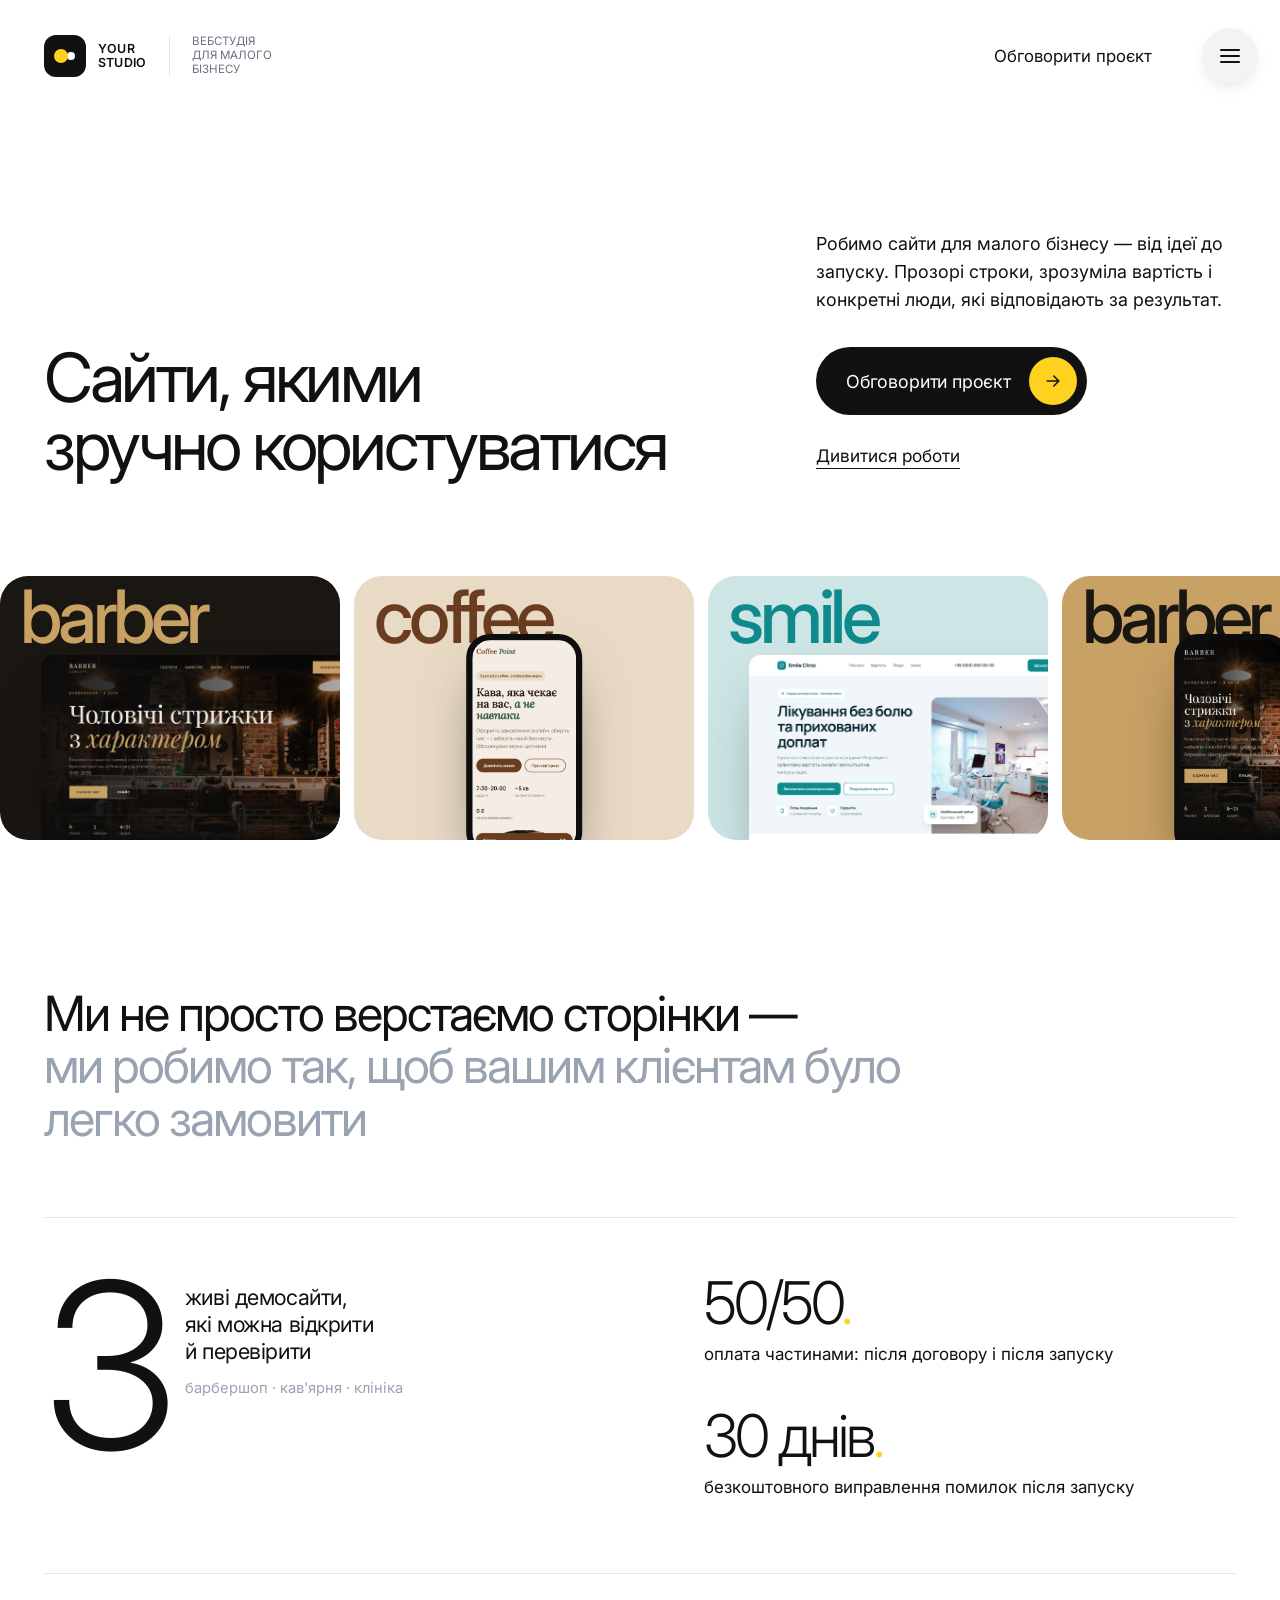
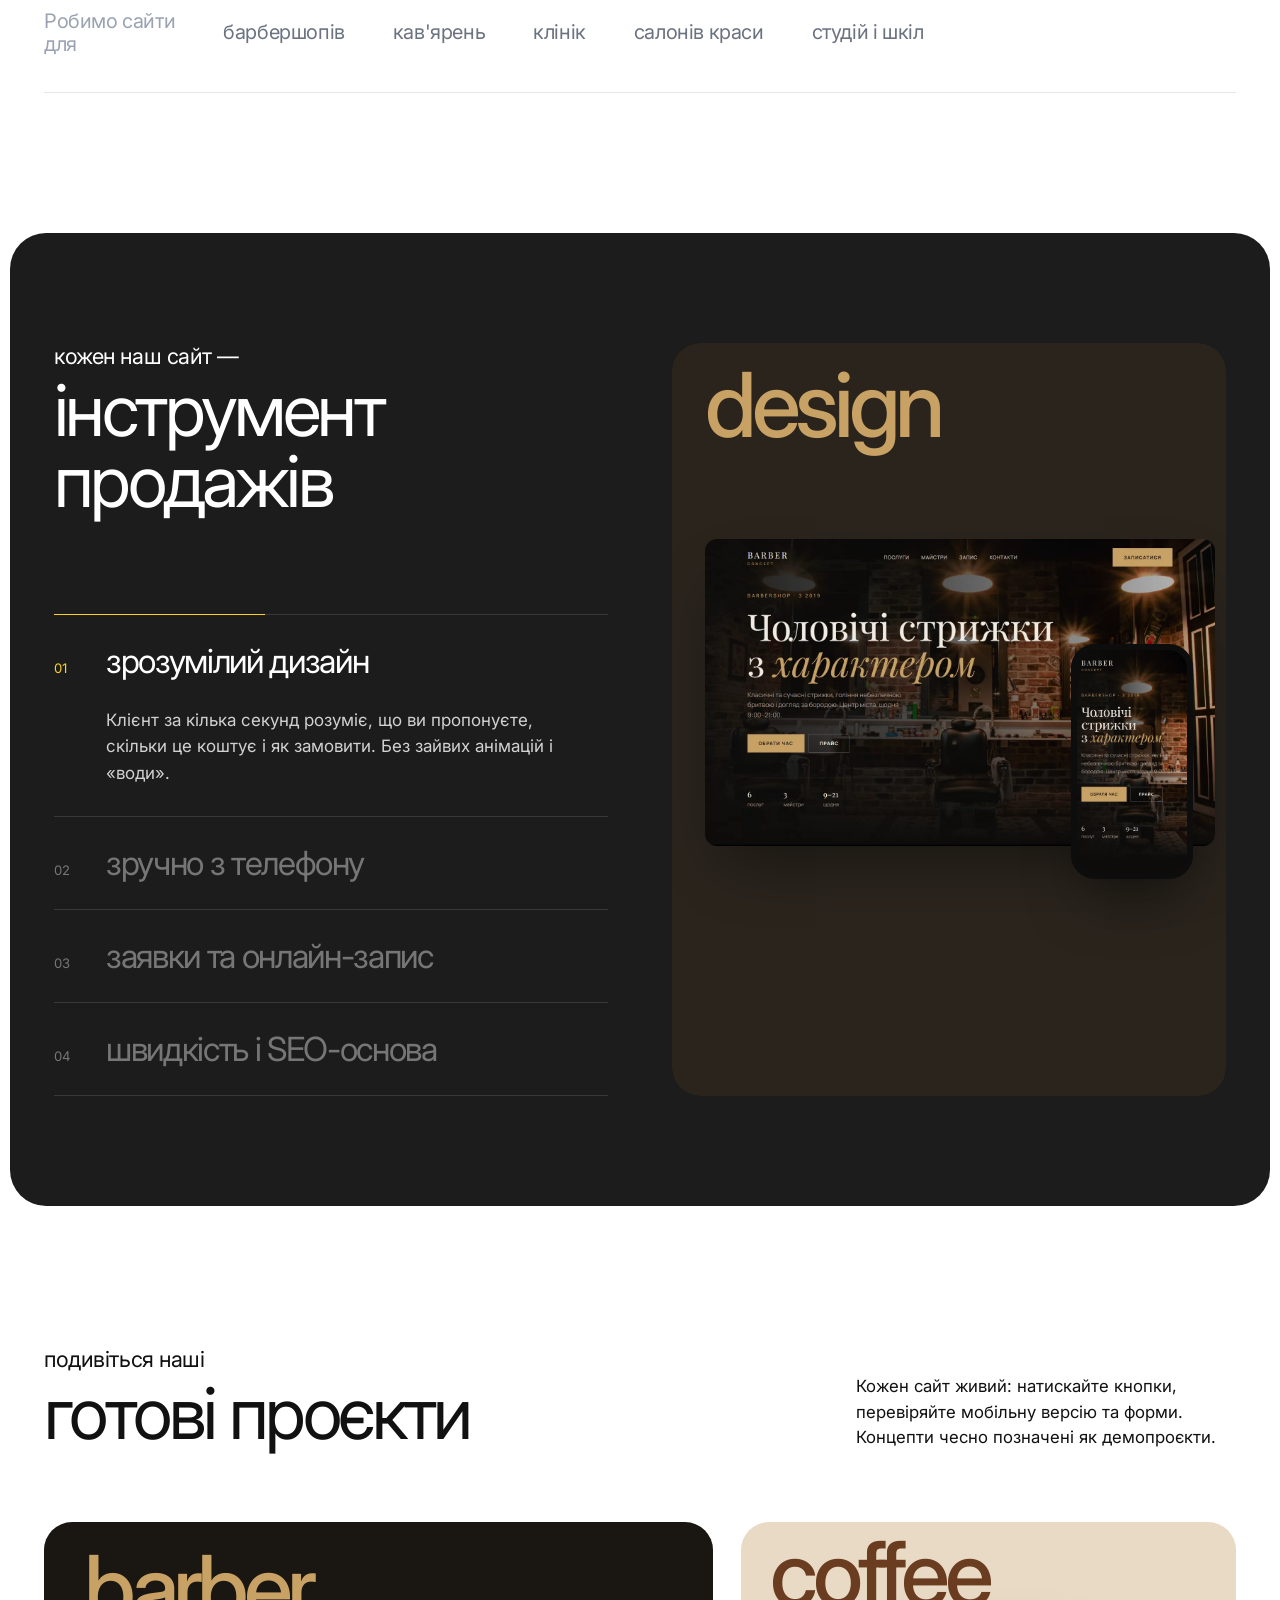
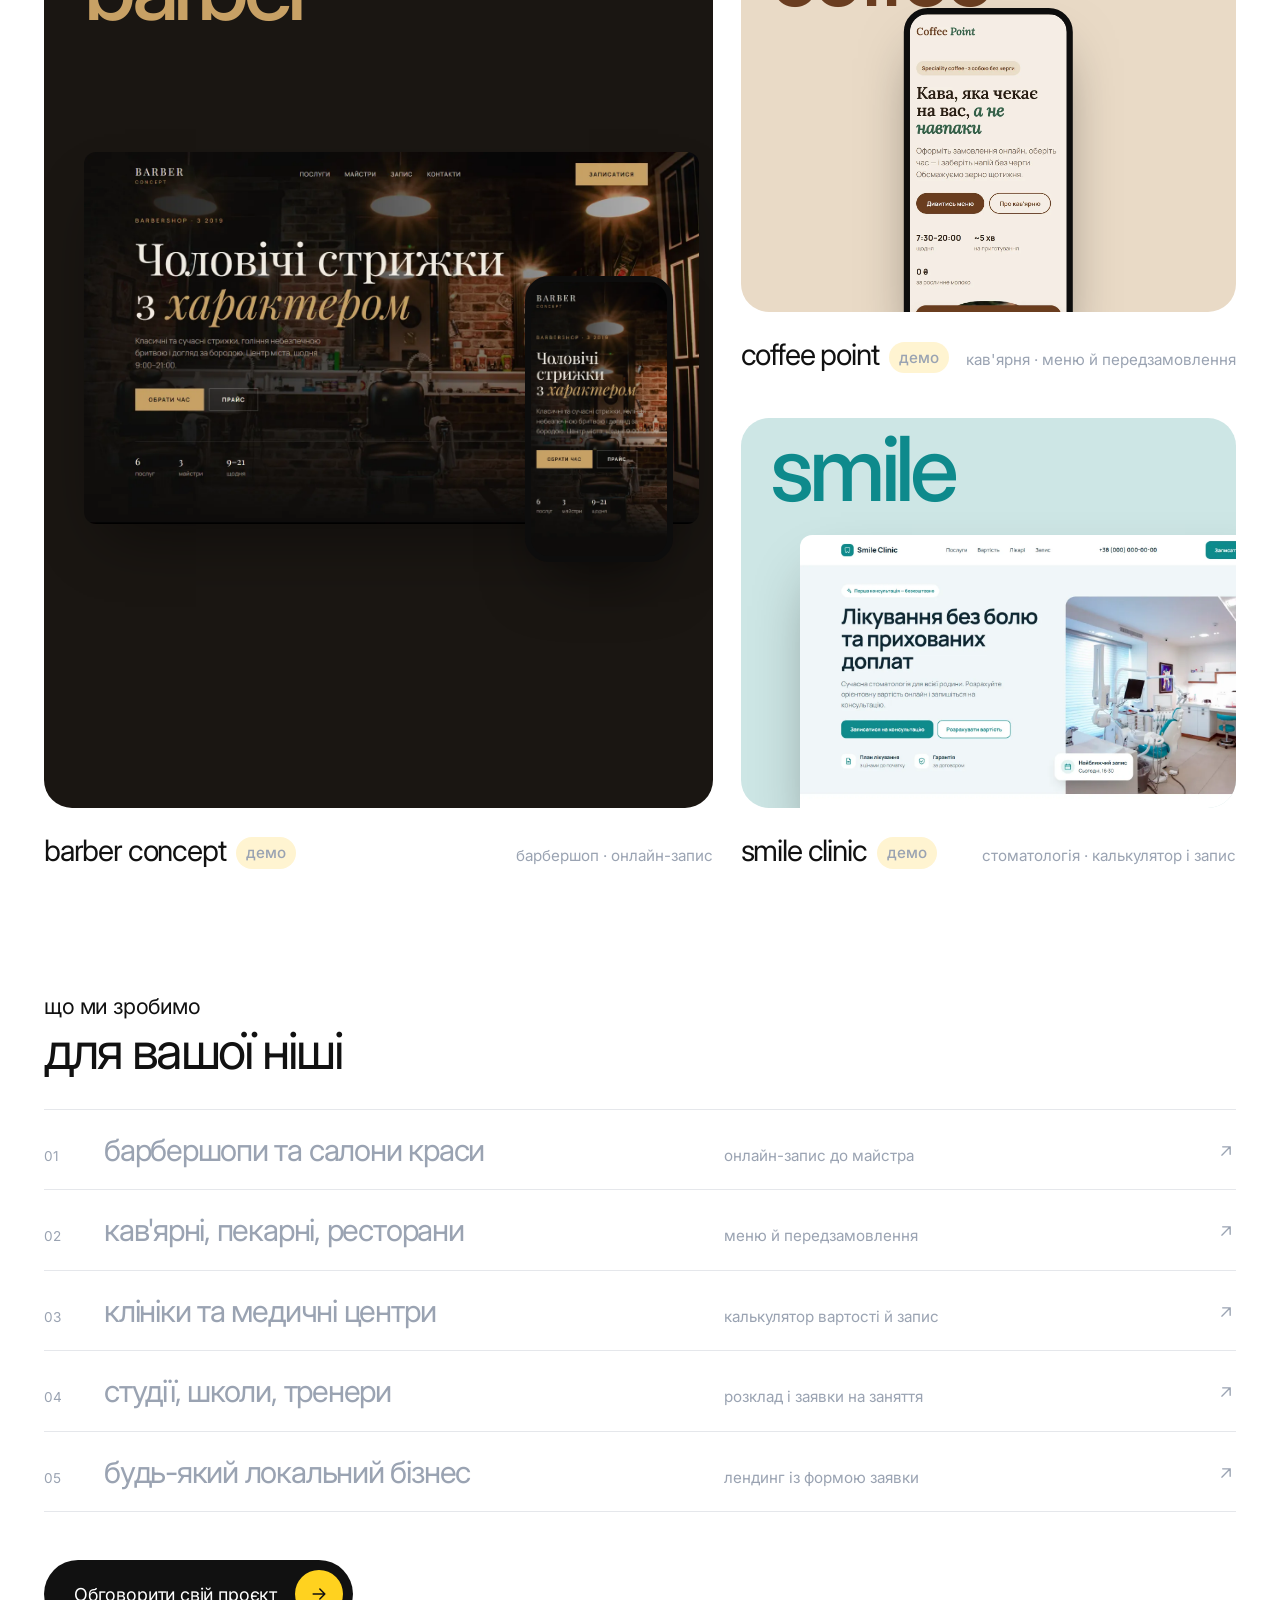
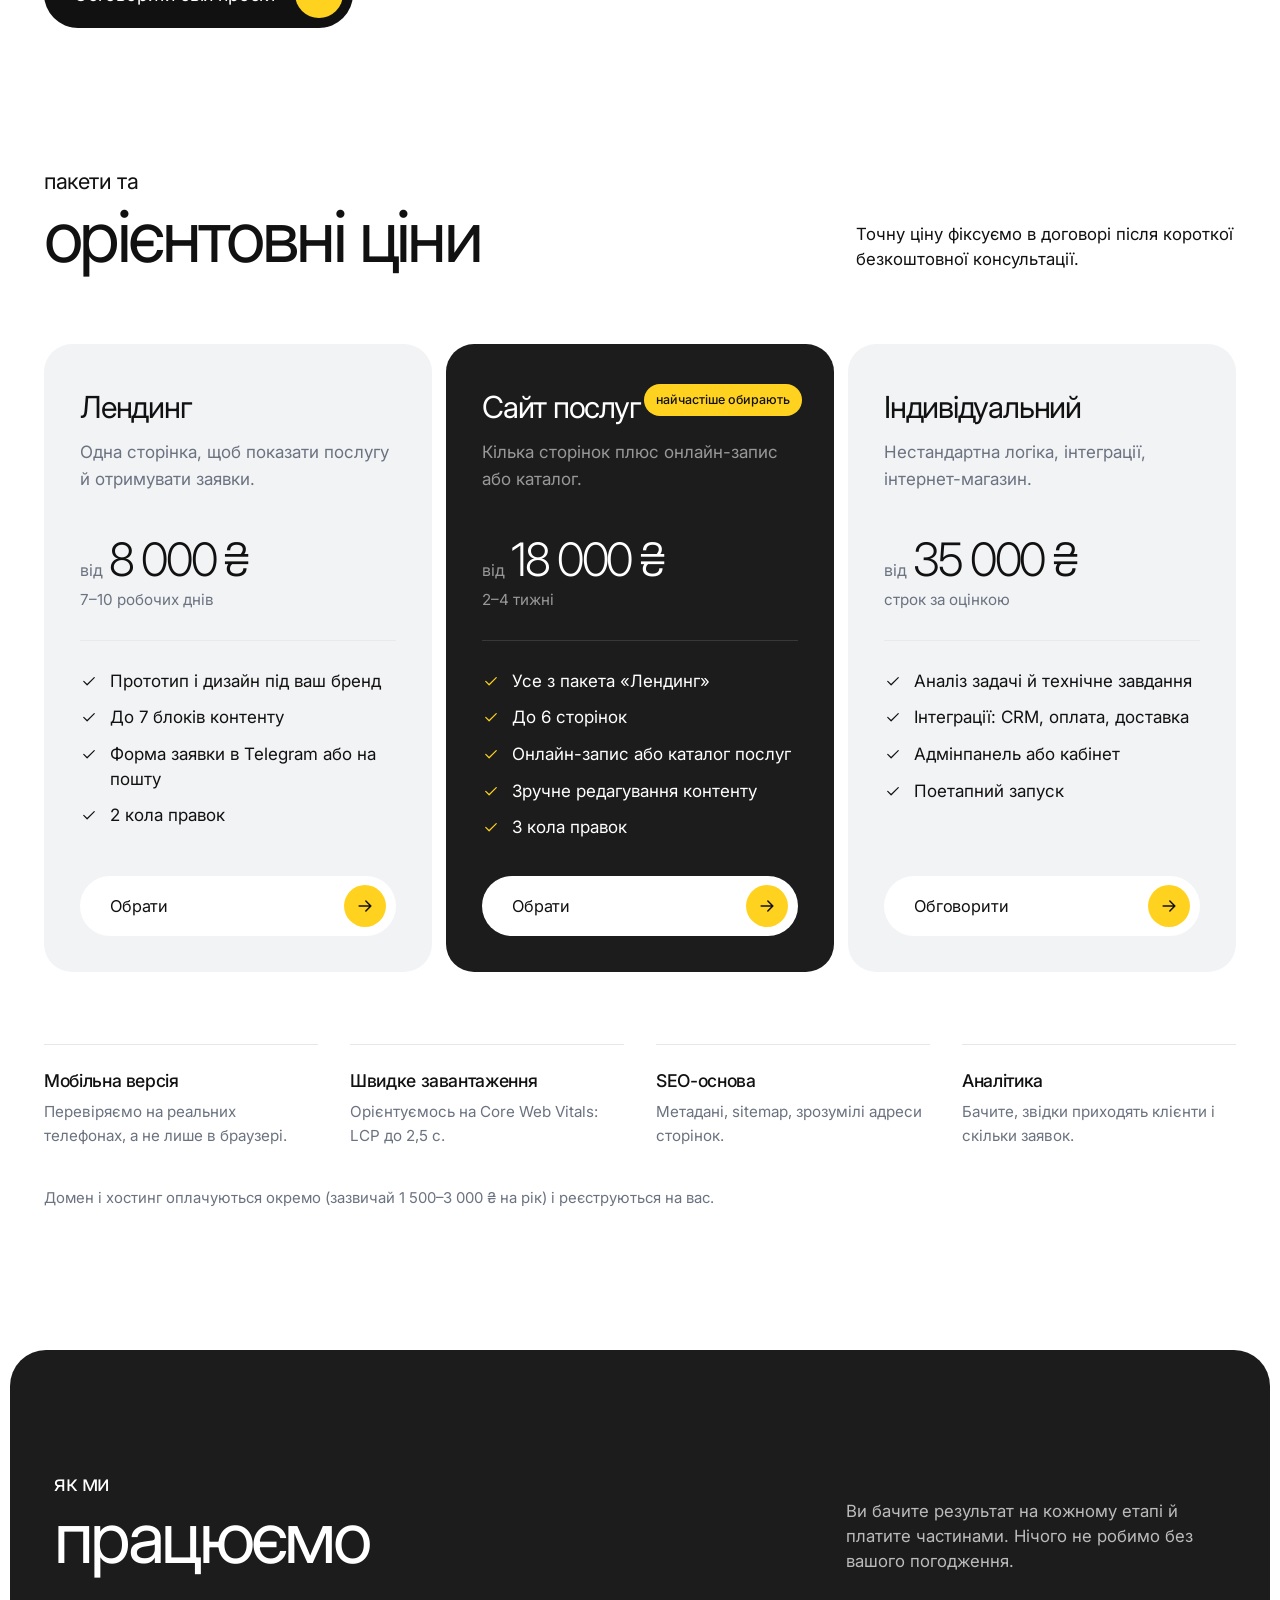
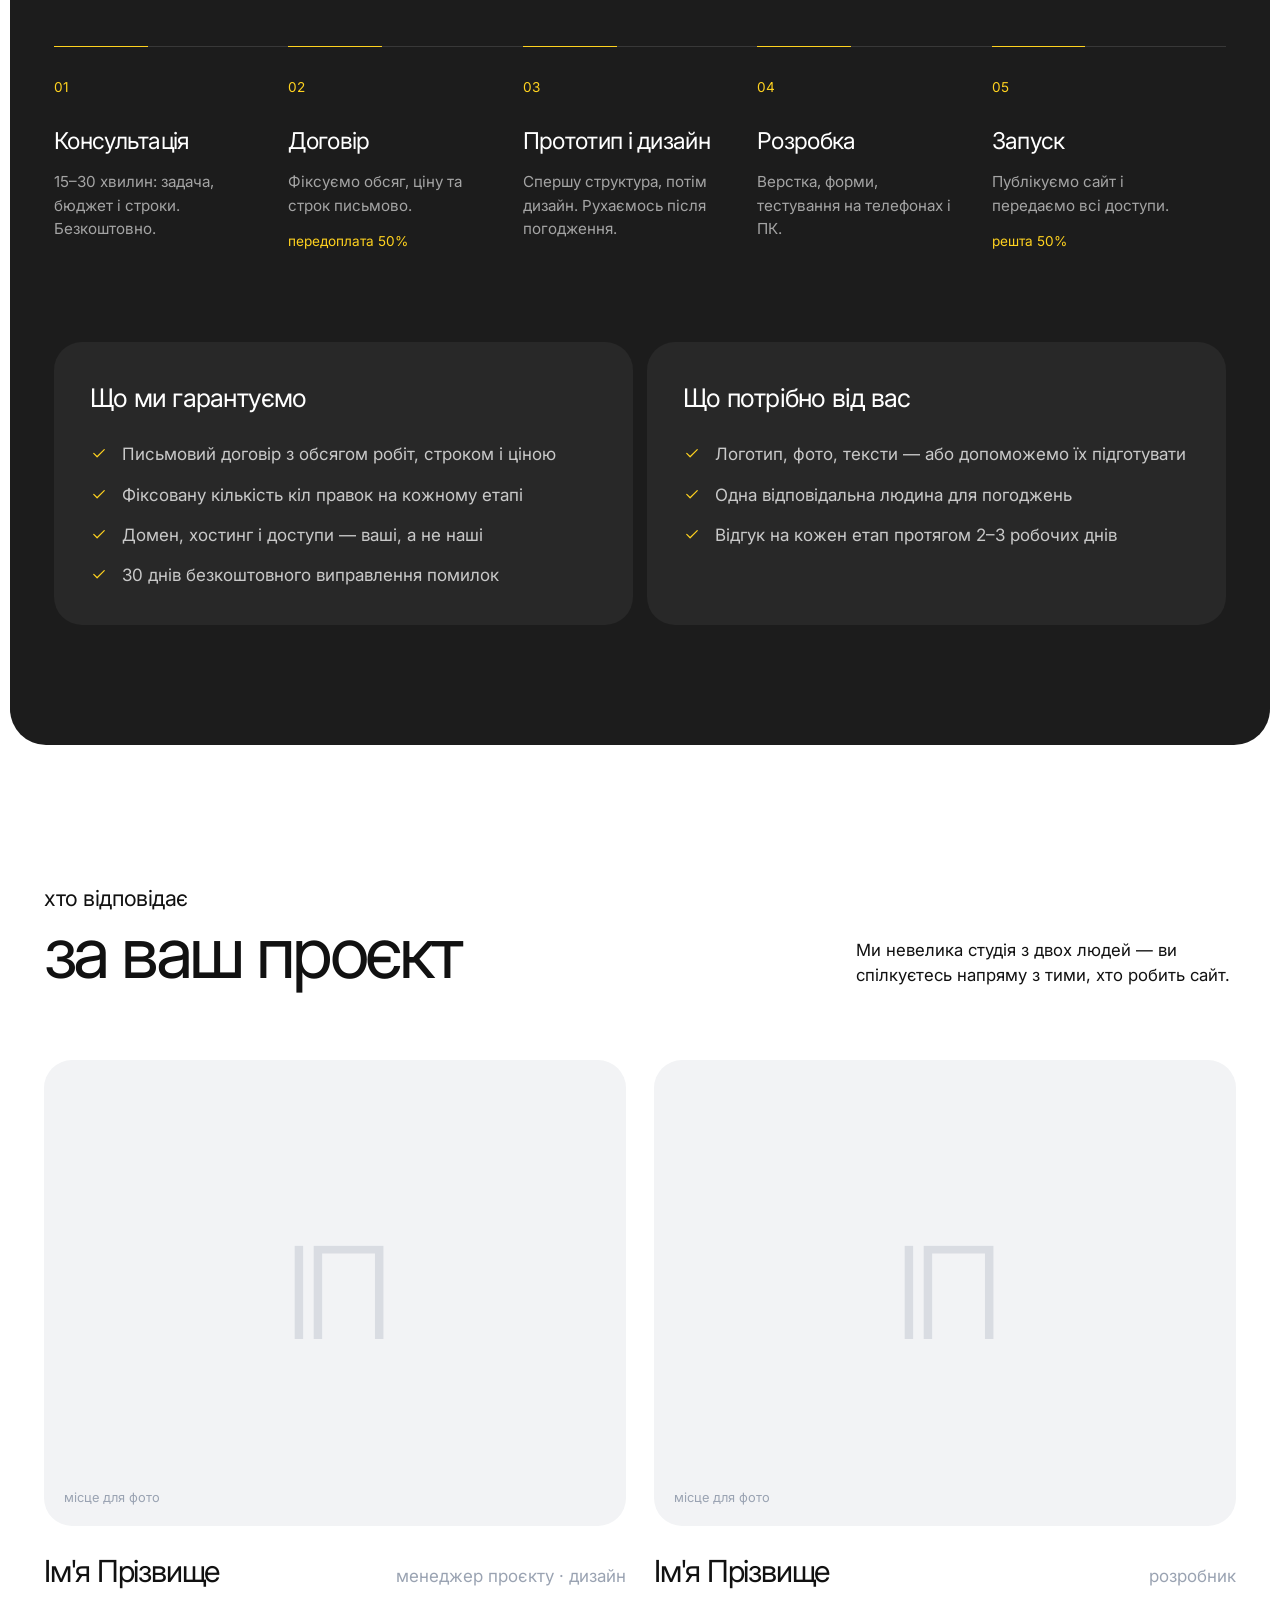
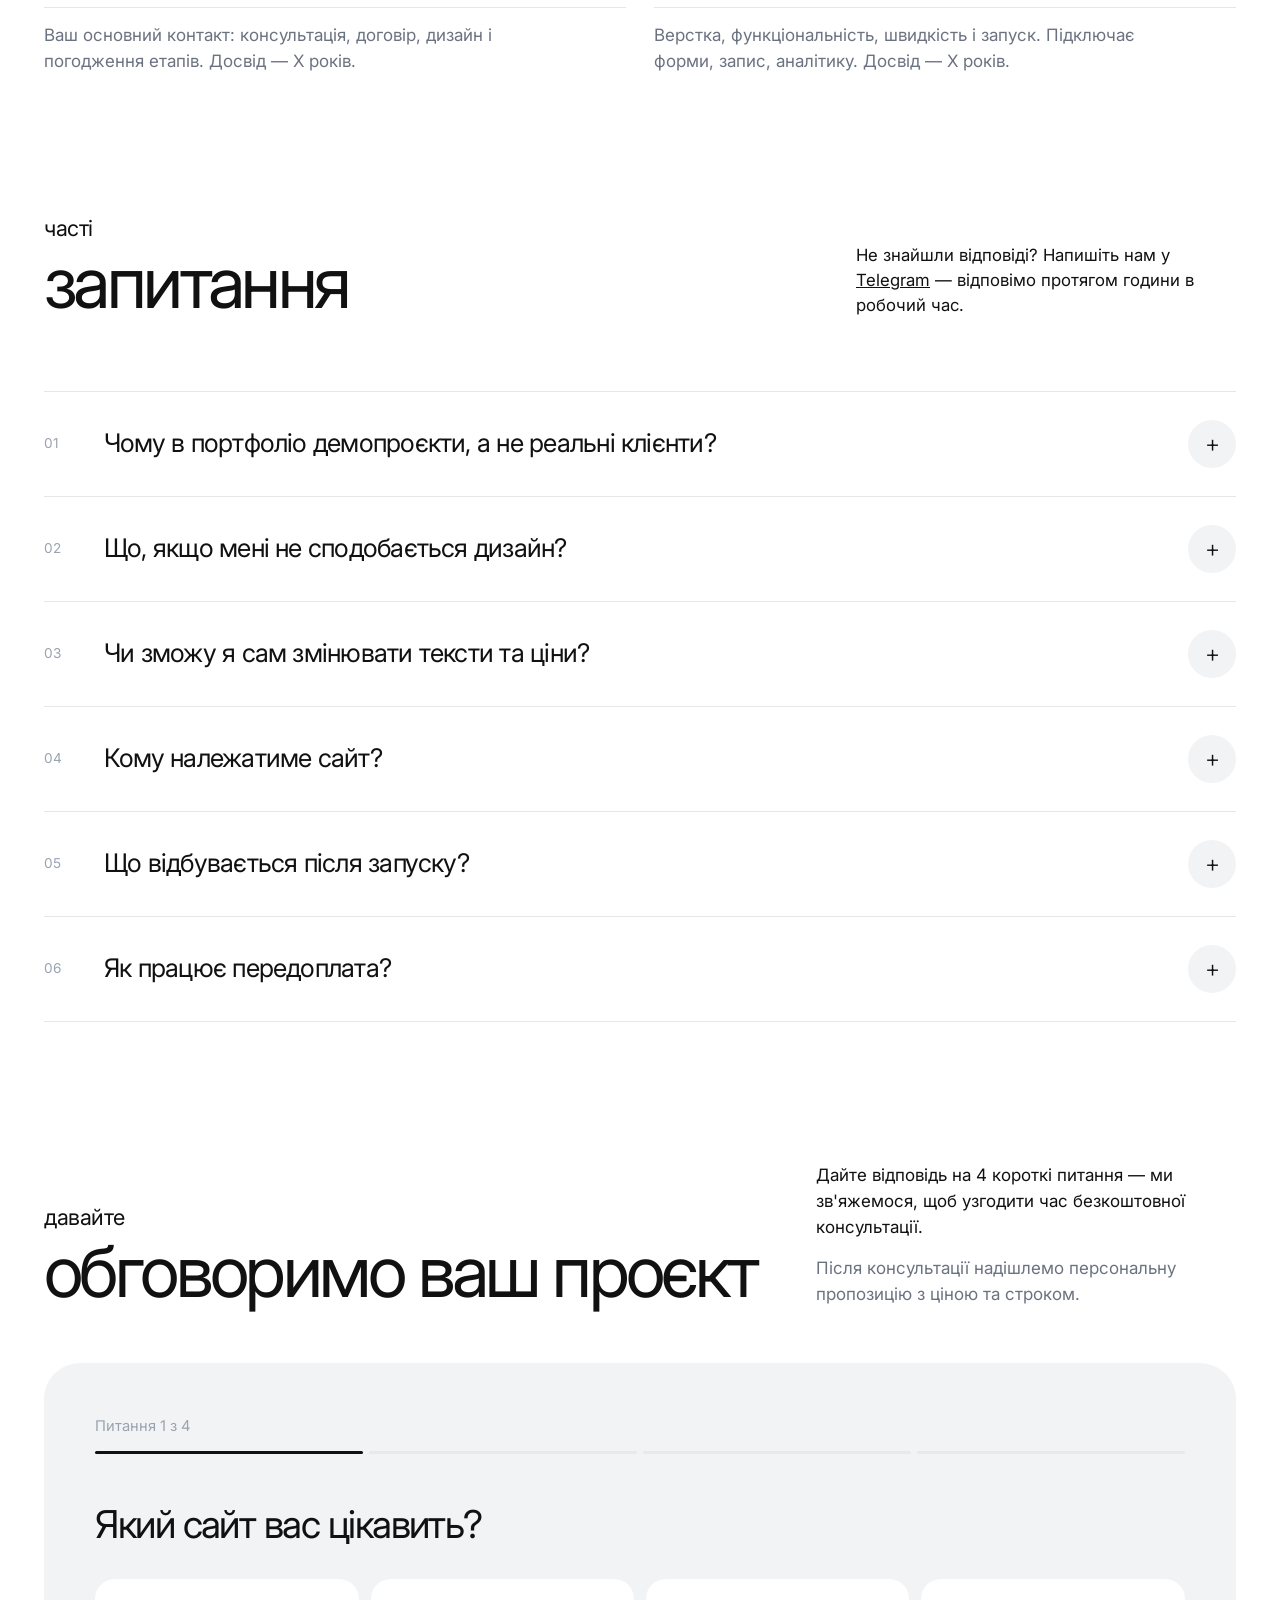
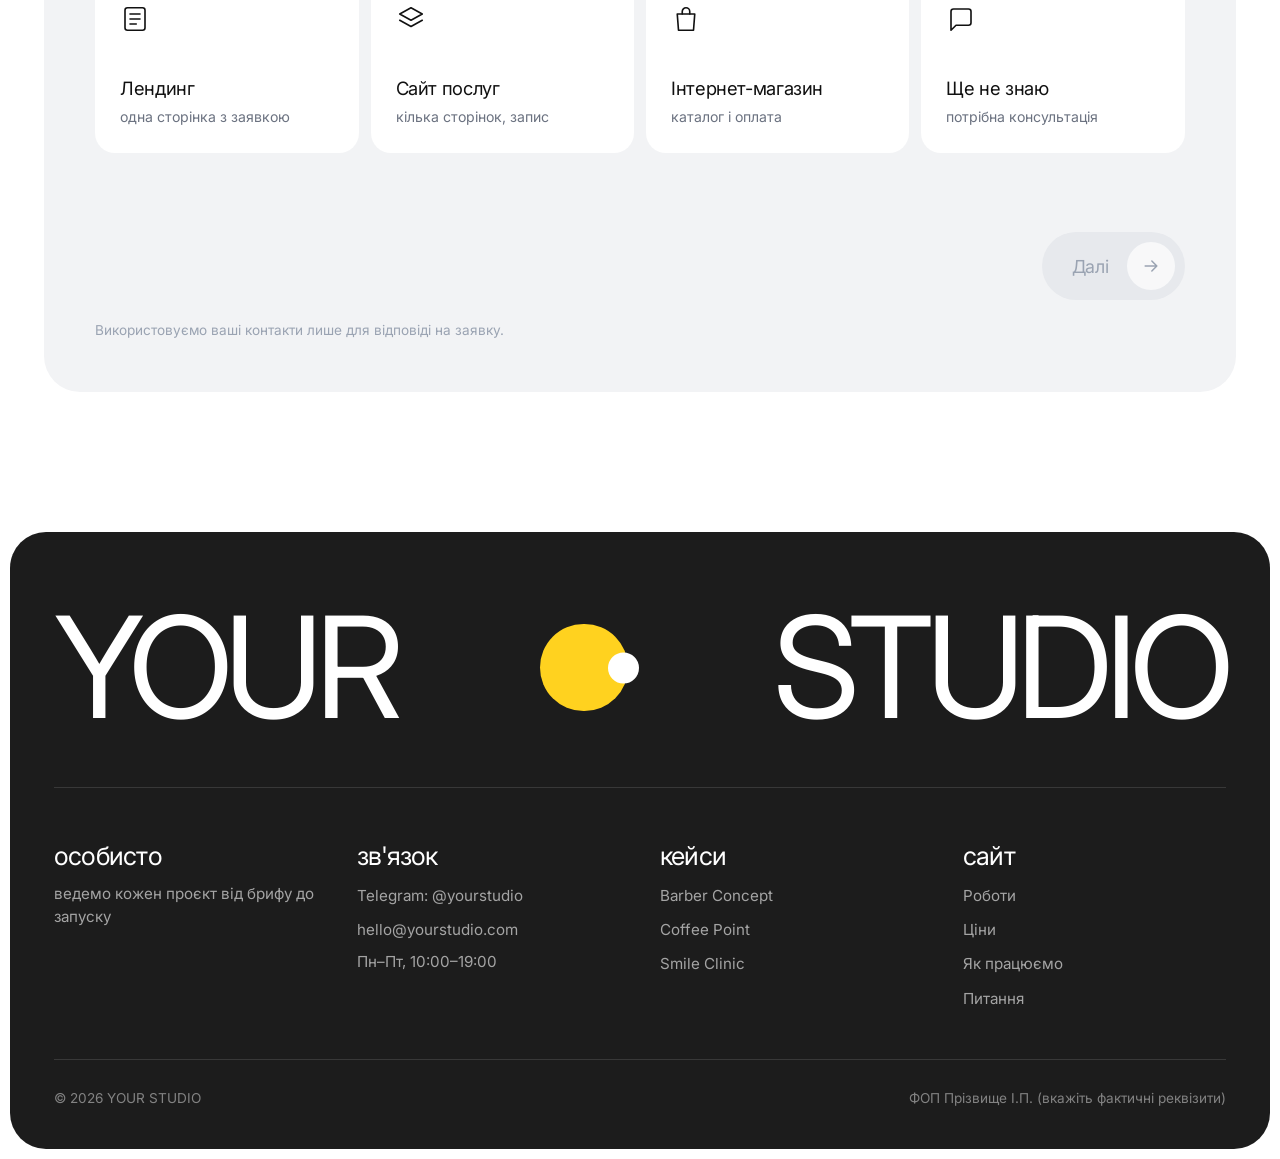
==== index.html @ ab005775 "Initial commit: web studio portfolio site Static portfolio site with main page, three case-study pag" ====
<!doctype html>
<html lang="uk">
<head>
  <meta charset="utf-8">
  <meta name="viewport" content="width=device-width, initial-scale=1">
  <title>YOUR STUDIO — сайти для малого бізнесу</title>
  <meta name="description" content="Створюємо сайти для малого бізнесу: лендинги, сайти послуг, онлайн-запис. Прозорі строки, зрозуміла вартість, договір і гарантія.">
  <link rel="canonical" href="https://yourstudio.com/">
  <meta property="og:title" content="YOUR STUDIO — сайти для малого бізнесу">
  <meta property="og:description" content="Сайти, якими зручно користуватися. Подивіться наші роботи та умови.">
  <meta property="og:type" content="website">
  <meta property="og:image" content="https://yourstudio.com/assets/shots/barber-desktop.webp">
  <meta name="theme-color" content="#ffffff">
  <link rel="icon" href="data:image/svg+xml,<svg xmlns='http://www.w3.org/2000/svg' viewBox='0 0 32 32'><rect width='32' height='32' rx='9' fill='%23111'/><circle cx='14' cy='16' r='6' fill='%23ffd21f'/><circle cx='21' cy='16' r='2.5' fill='white'/></svg>">
  <link rel="preconnect" href="https://fonts.googleapis.com">
  <link rel="preconnect" href="https://fonts.gstatic.com" crossorigin>
  <link rel="stylesheet" href="https://fonts.googleapis.com/css2?family=Inter:wght@300;400;500;600&display=swap">
  <link rel="stylesheet" href="assets/styles.css?v=9">
</head>
<body>
<svg width="0" height="0" style="position:absolute" aria-hidden="true">
  <symbol id="i-arrow" viewBox="0 0 24 24"><path d="M5 12h14M13 6l6 6-6 6"/></symbol>
  <symbol id="i-out" viewBox="0 0 24 24"><path d="M7 17L17 7M8 7h9v9"/></symbol>
  <symbol id="i-check" viewBox="0 0 24 24"><path d="M5 12.5l4.5 4.5L19 7.5"/></symbol>
  <symbol id="i-page" viewBox="0 0 24 24"><rect x="4" y="3" width="16" height="18" rx="2"/><path d="M8 8h8M8 12h8M8 16h5"/></symbol>
  <symbol id="i-layers" viewBox="0 0 24 24"><path d="M12 3l9 5-9 5-9-5z"/><path d="M3 13l9 5 9-5"/></symbol>
  <symbol id="i-bag" viewBox="0 0 24 24"><path d="M5 8h14l-1 13H6z"/><path d="M9 8V6a3 3 0 016 0v2"/></symbol>
  <symbol id="i-chat" viewBox="0 0 24 24"><path d="M20 15a2 2 0 01-2 2H8l-4 4V6a2 2 0 012-2h12a2 2 0 012 2z"/></symbol>
</svg>

<a class="skip" href="#main">Перейти до змісту</a>

<header class="site-header">
  <div class="container">
    <a href="index.html" class="brand" aria-label="YOUR STUDIO — на головну">
      <span class="brand-logo"><span class="brand-mark" aria-hidden="true"></span><span class="brand-name">Your<br>Studio</span></span>
      <span class="brand-sub">Вебстудія<br>для малого<br>бізнесу</span>
    </a>
    <div class="header-right">
      <a href="#contact" class="header-link" data-track="cta_header">Обговорити проєкт</a>
      <span class="menu-spacer" aria-hidden="true"></span>
    </div>
  </div>
</header>

<button class="menu-btn" aria-expanded="false" aria-controls="menu-panel" aria-label="Відкрити меню"><span></span></button>
<div class="menu-panel" id="menu-panel" aria-hidden="true">
  <nav aria-label="Головне меню">
    <ol>
      <li><a href="#works">Роботи</a></li>
      <li><a href="#services">Послуги та ціни</a></li>
      <li><a href="#process">Як ми працюємо</a></li>
      <li><a href="#team">Команда</a></li>
      <li><a href="#faq">Питання</a></li>
      <li><a href="#contact">Контакти</a></li>
    </ol>
  </nav>
  <div class="menu-contacts">
    <div><small>Telegram</small><a href="https://t.me/yourstudio" target="_blank" rel="noopener">@yourstudio</a></div>
    <div><small>Email</small><a href="mailto:hello@yourstudio.com">hello@yourstudio.com</a></div>
    <div><small>Графік</small>Пн–Пт, 10:00–19:00</div>
  </div>
</div>

<main id="main">

  <!-- HERO -->
  <section class="hero" style="padding-bottom:0">
    <div class="container hero-grid">
      <h1 class="display">Сайти, якими<br>зручно користуватися</h1>
      <div class="hero-side">
        <p class="lead">Робимо сайти для малого бізнесу — від ідеї до запуску. Прозорі строки, зрозуміла вартість і конкретні люди, які відповідають за результат.</p>
        <div class="hero-actions">
          <a href="#contact" class="btn" data-track="cta_hero_contact">Обговорити проєкт <span class="dot"><svg class="i"><use href="#i-arrow"/></svg></span></a>
          <a href="#works" class="link-u" data-track="cta_hero_works">Дивитися роботи</a>
        </div>
      </div>
    </div>

    <div class="strip" aria-label="Наші проєкти">
      <div class="strip-track">
        <a href="cases/barber.html" class="shot" style="--tint:#1a1612;--word:#c8a165"><span class="word">barber</span><span class="screen"><img src="assets/shots/barber-desktop.webp" alt="Barber Concept — версія для комп'ютера" width="1440" height="870"></span></a>
        <a href="cases/coffee.html" class="shot" style="--tint:#e9dac6;--word:#6a3d20"><span class="word">coffee</span><span class="phone-s"><img src="assets/shots/coffee-mobile.webp" alt="Coffee Point — мобільна версія" width="585" height="1185"></span></a>
        <a href="cases/dental.html" class="shot" style="--tint:#cde6e5;--word:#0e8a8c"><span class="word">smile</span><span class="screen"><img src="assets/shots/dental-desktop.webp" alt="Smile Clinic — версія для комп'ютера" width="1440" height="870"></span></a>
        <a href="cases/barber.html" class="shot" style="--tint:#c8a165;--word:#1a1612"><span class="word">barber</span><span class="phone-s"><img src="assets/shots/barber-mobile.webp" alt="Barber Concept — мобільна версія" width="585" height="1185"></span></a>
        <a href="cases/coffee.html" class="shot" style="--tint:#35604a;--word:#f5eee4"><span class="word">coffee</span><span class="screen"><img src="assets/shots/coffee-desktop.webp" alt="Coffee Point — версія для комп'ютера" width="1440" height="870"></span></a>
        <a href="cases/dental.html" class="shot" style="--tint:#0e8a8c;--word:#e4f5f2"><span class="word">smile</span><span class="phone-s"><img src="assets/shots/dental-mobile.webp" alt="Smile Clinic — мобільна версія" width="585" height="1185"></span></a>
        <!-- дубль для безшовної прокрутки -->
        <a href="cases/barber.html" class="shot" style="--tint:#1a1612;--word:#c8a165" aria-hidden="true" tabindex="-1"><span class="word">barber</span><span class="screen"><img src="assets/shots/barber-desktop.webp" alt="" width="1440" height="870" loading="lazy"></span></a>
        <a href="cases/coffee.html" class="shot" style="--tint:#e9dac6;--word:#6a3d20" aria-hidden="true" tabindex="-1"><span class="word">coffee</span><span class="phone-s"><img src="assets/shots/coffee-mobile.webp" alt="" width="585" height="1185" loading="lazy"></span></a>
        <a href="cases/dental.html" class="shot" style="--tint:#cde6e5;--word:#0e8a8c" aria-hidden="true" tabindex="-1"><span class="word">smile</span><span class="screen"><img src="assets/shots/dental-desktop.webp" alt="" width="1440" height="870" loading="lazy"></span></a>
        <a href="cases/barber.html" class="shot" style="--tint:#c8a165;--word:#1a1612" aria-hidden="true" tabindex="-1"><span class="word">barber</span><span class="phone-s"><img src="assets/shots/barber-mobile.webp" alt="" width="585" height="1185" loading="lazy"></span></a>
        <a href="cases/coffee.html" class="shot" style="--tint:#35604a;--word:#f5eee4" aria-hidden="true" tabindex="-1"><span class="word">coffee</span><span class="screen"><img src="assets/shots/coffee-desktop.webp" alt="" width="1440" height="870" loading="lazy"></span></a>
        <a href="cases/dental.html" class="shot" style="--tint:#0e8a8c;--word:#e4f5f2" aria-hidden="true" tabindex="-1"><span class="word">smile</span><span class="phone-s"><img src="assets/shots/dental-mobile.webp" alt="" width="585" height="1185" loading="lazy"></span></a>
      </div>
    </div>
  </section>

  <!-- STATEMENT + NUMBERS -->
  <section class="statement">
    <div class="container">
      <h2 class="h-statement">Ми не просто верстаємо сторінки —<br><span class="grey">ми робимо так, щоб вашим клієнтам було легко замовити</span></h2>

      <div class="numbers">
        <div class="num-big">
          <b>3</b>
          <span>живі демосайти,<br>які можна відкрити<br>й перевірити<small>барбершоп · кав'ярня · клініка</small></span>
        </div>
        <div class="num-list">
          <div class="num-item"><b>50/50<em>.</em></b><span>оплата частинами: після договору і після запуску</span></div>
          <div class="num-item"><b>30 днів<em>.</em></b><span>безкоштовного виправлення помилок після запуску</span></div>
        </div>
      </div>

      <div class="niches-row">
        <span class="lbl">Робимо сайти<br>для</span>
        <span>барбершопів</span><span>кав'ярень</span><span>клінік</span><span>салонів краси</span><span>студій і шкіл</span>
      </div>
    </div>
  </section>

  <!-- FEATURES (dark) -->
  <section class="dark-block features" aria-labelledby="feat-title">
    <div class="container features-grid">
      <div>
        <h2 id="feat-title"><span class="h-pre">кожен наш сайт —</span><span class="h-main">інструмент продажів</span></h2>
        <div class="acc" data-acc>
          <div class="acc-item on">
            <button class="acc-btn" aria-expanded="true"><small>01</small>зрозумілий дизайн</button>
            <div class="acc-body"><div><p>Клієнт за кілька секунд розуміє, що ви пропонуєте, скільки це коштує і як замовити. Без зайвих анімацій і «води».</p></div></div>
          </div>
          <div class="acc-item">
            <button class="acc-btn" aria-expanded="false"><small>02</small>зручно з телефону</button>
            <div class="acc-body"><div><p>Більшість ваших клієнтів приходить зі смартфона. Тому мобільну версію ми проєктуємо першою і перевіряємо на реальних пристроях.</p></div></div>
          </div>
          <div class="acc-item">
            <button class="acc-btn" aria-expanded="false"><small>03</small>заявки та онлайн-запис</button>
            <div class="acc-body"><div><p>Форми, запис до майстра, передзамовлення — заявки надходять у Telegram або на пошту, і ви бачите їх одразу.</p></div></div>
          </div>
          <div class="acc-item">
            <button class="acc-btn" aria-expanded="false"><small>04</small>швидкість і SEO-основа</button>
            <div class="acc-body"><div><p>Орієнтуємось на Core Web Vitals (LCP до 2,5 с), налаштовуємо метадані, sitemap і аналітику, щоб ви бачили, звідки приходять клієнти.</p></div></div>
          </div>
        </div>
      </div>
      <div class="features-media" aria-hidden="true">
        <div class="shot combo on" style="--tint:#2a241d;--word:#c8a165"><span class="word">design</span><span class="screen"><img src="assets/shots/barber-desktop.webp" alt="" loading="lazy"></span><span class="phone-s"><img src="assets/shots/barber-mobile.webp" alt="" loading="lazy"></span></div>
        <div class="shot" style="--tint:#e9dac6;--word:#6a3d20"><span class="word">mobile</span><span class="phone-s" style="width:46%;top:16%"><img src="assets/shots/coffee-mobile.webp" alt="" loading="lazy"></span></div>
        <div class="shot" style="--tint:#cde6e5;--word:#0e8a8c"><span class="word">booking</span><span class="screen" style="top:24%;left:8%"><img src="assets/shots/dental-desktop.webp" alt="" loading="lazy"></span></div>
        <div class="shot" style="--tint:#35604a;--word:#f5eee4"><span class="word">speed</span><span class="screen" style="top:24%;left:8%"><img src="assets/shots/coffee-desktop.webp" alt="" loading="lazy"></span></div>
      </div>
    </div>
  </section>

  <!-- WORKS -->
  <section id="works">
    <div class="container">
      <div class="sec-head">
        <h2><span class="h-pre">подивіться наші</span><span class="h-main">готові проєкти</span></h2>
        <p>Кожен сайт живий: натискайте кнопки, перевіряйте мобільну версію та форми. Концепти чесно позначені як демопроєкти.</p>
      </div>

      <div class="works-grid">
        <article class="work big">
          <a href="cases/barber.html" class="shot combo" style="--tint:#1a1612;--word:#c8a165" aria-label="Кейс Barber Concept"><span class="word">barber</span><span class="screen"><img src="assets/shots/barber-desktop.webp" alt="" width="1440" height="870" loading="lazy"></span><span class="phone-s"><img src="assets/shots/barber-mobile.webp" alt="" width="585" height="1185" loading="lazy"></span></a>
          <div class="work-meta"><h3><a href="cases/barber.html">barber concept</a><span class="tag-demo">демо</span></h3><span>барбершоп · онлайн-запис</span></div>
        </article>
        <div class="works-col">
          <article class="work">
            <a href="cases/coffee.html" class="shot" style="--tint:#e9dac6;--word:#6a3d20" aria-label="Кейс Coffee Point"><span class="word">coffee</span><span class="phone-s"><img src="assets/shots/coffee-mobile.webp" alt="" width="585" height="1185" loading="lazy"></span></a>
            <div class="work-meta"><h3><a href="cases/coffee.html">coffee point</a><span class="tag-demo">демо</span></h3><span>кав'ярня · меню й передзамовлення</span></div>
          </article>
          <article class="work">
            <a href="cases/dental.html" class="shot" style="--tint:#cde6e5;--word:#0e8a8c" aria-label="Кейс Smile Clinic"><span class="word">smile</span><span class="screen"><img src="assets/shots/dental-desktop.webp" alt="" width="1440" height="870" loading="lazy"></span></a>
            <div class="work-meta"><h3><a href="cases/dental.html">smile clinic</a><span class="tag-demo">демо</span></h3><span>стоматологія · калькулятор і запис</span></div>
          </article>
        </div>
      </div>

      <h3 class="rows-title"><span class="h-pre">що ми зробимо</span><span class="h-main" style="font-size:clamp(2.2rem,4vw,3.6rem)">для вашої ніші</span></h3>
      <ol class="rows">
        <li><a href="cases/barber.html"><span class="t">барбершопи та салони краси</span><span class="d">онлайн-запис до майстра</span><svg class="i"><use href="#i-out"/></svg></a></li>
        <li><a href="cases/coffee.html"><span class="t">кав'ярні, пекарні, ресторани</span><span class="d">меню й передзамовлення</span><svg class="i"><use href="#i-out"/></svg></a></li>
        <li><a href="cases/dental.html"><span class="t">клініки та медичні центри</span><span class="d">калькулятор вартості й запис</span><svg class="i"><use href="#i-out"/></svg></a></li>
        <li><a href="#contact"><span class="t">студії, школи, тренери</span><span class="d">розклад і заявки на заняття</span><svg class="i"><use href="#i-out"/></svg></a></li>
        <li><a href="#contact"><span class="t">будь-який локальний бізнес</span><span class="d">лендинг із формою заявки</span><svg class="i"><use href="#i-out"/></svg></a></li>
      </ol>
      <div class="rows-cta"><a href="#contact" class="btn" data-track="cta_works">Обговорити свій проєкт <span class="dot"><svg class="i"><use href="#i-arrow"/></svg></span></a></div>
    </div>
  </section>

  <!-- SERVICES -->
  <section id="services" style="padding-top:0">
    <div class="container">
      <div class="sec-head">
        <h2><span class="h-pre">пакети та</span><span class="h-main">орієнтовні ціни</span></h2>
        <p>Точну ціну фіксуємо в договорі після короткої безкоштовної консультації.</p>
      </div>

      <div class="pricing">
        <div class="price-card">
          <h3>Лендинг</h3>
          <p class="desc">Одна сторінка, щоб показати послугу й отримувати заявки.</p>
          <div class="price"><small>від</small>8 000 ₴</div>
          <span class="term">7–10 робочих днів</span>
          <ul>
            <li><svg class="i"><use href="#i-check"/></svg>Прототип і дизайн під ваш бренд</li>
            <li><svg class="i"><use href="#i-check"/></svg>До 7 блоків контенту</li>
            <li><svg class="i"><use href="#i-check"/></svg>Форма заявки в Telegram або на пошту</li>
            <li><svg class="i"><use href="#i-check"/></svg>2 кола правок</li>
          </ul>
          <a href="?type=landing#contact" class="btn block" data-track="price_landing">Обрати <span class="dot"><svg class="i"><use href="#i-arrow"/></svg></span></a>
        </div>
        <div class="price-card featured">
          <span class="flag">найчастіше обирають</span>
          <h3>Сайт послуг</h3>
          <p class="desc">Кілька сторінок плюс онлайн-запис або каталог.</p>
          <div class="price"><small>від</small>18 000 ₴</div>
          <span class="term">2–4 тижні</span>
          <ul>
            <li><svg class="i"><use href="#i-check"/></svg>Усе з пакета «Лендинг»</li>
            <li><svg class="i"><use href="#i-check"/></svg>До 6 сторінок</li>
            <li><svg class="i"><use href="#i-check"/></svg>Онлайн-запис або каталог послуг</li>
            <li><svg class="i"><use href="#i-check"/></svg>Зручне редагування контенту</li>
            <li><svg class="i"><use href="#i-check"/></svg>3 кола правок</li>
          </ul>
          <a href="?type=services#contact" class="btn block light" data-track="price_services">Обрати <span class="dot"><svg class="i"><use href="#i-arrow"/></svg></span></a>
        </div>
        <div class="price-card">
          <h3>Індивідуальний</h3>
          <p class="desc">Нестандартна логіка, інтеграції, інтернет-магазин.</p>
          <div class="price"><small>від</small>35 000 ₴</div>
          <span class="term">строк за оцінкою</span>
          <ul>
            <li><svg class="i"><use href="#i-check"/></svg>Аналіз задачі й технічне завдання</li>
            <li><svg class="i"><use href="#i-check"/></svg>Інтеграції: CRM, оплата, доставка</li>
            <li><svg class="i"><use href="#i-check"/></svg>Адмінпанель або кабінет</li>
            <li><svg class="i"><use href="#i-check"/></svg>Поетапний запуск</li>
          </ul>
          <a href="?type=shop#contact" class="btn block" data-track="price_custom">Обговорити <span class="dot"><svg class="i"><use href="#i-arrow"/></svg></span></a>
        </div>
      </div>

      <div class="included">
        <div><b>Мобільна версія</b><p>Перевіряємо на реальних телефонах, а не лише в браузері.</p></div>
        <div><b>Швидке завантаження</b><p>Орієнтуємось на Core Web Vitals: LCP до 2,5 с.</p></div>
        <div><b>SEO-основа</b><p>Метадані, sitemap, зрозумілі адреси сторінок.</p></div>
        <div><b>Аналітика</b><p>Бачите, звідки приходять клієнти і скільки заявок.</p></div>
      </div>
      <p class="note">Домен і хостинг оплачуються окремо (зазвичай 1 500–3 000 ₴ на рік) і реєструються на вас.</p>
    </div>
  </section>

  <!-- PROCESS (dark) -->
  <section id="process" class="dark-block process">
    <div class="container">
      <div class="sec-head">
        <h2><span class="h-pre">як ми</span><span class="h-main">працюємо</span></h2>
        <p>Ви бачите результат на кожному етапі й платите частинами. Нічого не робимо без вашого погодження.</p>
      </div>
      <ol class="steps">
        <li><h3>Консультація</h3><p>15–30 хвилин: задача, бюджет і строки. Безкоштовно.</p></li>
        <li><h3>Договір</h3><p>Фіксуємо обсяг, ціну та строк письмово.</p><span class="pay">передоплата 50%</span></li>
        <li><h3>Прототип і дизайн</h3><p>Спершу структура, потім дизайн. Рухаємось після погодження.</p></li>
        <li><h3>Розробка</h3><p>Верстка, форми, тестування на телефонах і ПК.</p></li>
        <li><h3>Запуск</h3><p>Публікуємо сайт і передаємо всі доступи.</p><span class="pay">решта 50%</span></li>
      </ol>
      <div class="terms-row">
        <div class="terms-box">
          <h3>Що ми гарантуємо</h3>
          <ul class="terms">
            <li><svg class="i"><use href="#i-check"/></svg>Письмовий договір з обсягом робіт, строком і ціною</li>
            <li><svg class="i"><use href="#i-check"/></svg>Фіксовану кількість кіл правок на кожному етапі</li>
            <li><svg class="i"><use href="#i-check"/></svg>Домен, хостинг і доступи — ваші, а не наші</li>
            <li><svg class="i"><use href="#i-check"/></svg>30 днів безкоштовного виправлення помилок</li>
          </ul>
        </div>
        <div class="terms-box">
          <h3>Що потрібно від вас</h3>
          <ul class="terms">
            <li><svg class="i"><use href="#i-check"/></svg>Логотип, фото, тексти — або допоможемо їх підготувати</li>
            <li><svg class="i"><use href="#i-check"/></svg>Одна відповідальна людина для погоджень</li>
            <li><svg class="i"><use href="#i-check"/></svg>Відгук на кожен етап протягом 2–3 робочих днів</li>
          </ul>
        </div>
      </div>
    </div>
  </section>

  <!-- TEAM -->
  <section id="team">
    <div class="container">
      <div class="sec-head">
        <h2><span class="h-pre">хто відповідає</span><span class="h-main">за ваш проєкт</span></h2>
        <p>Ми невелика студія з двох людей — ви спілкуєтесь напряму з тими, хто робить сайт.</p>
      </div>
      <div class="team">
        <article class="person">
          <div class="photo"><span class="mono" aria-hidden="true">ІП</span><span class="hint">місце для фото</span><!-- <img src="assets/team-1.jpg" alt="Ім'я Прізвище"> --></div>
          <div class="person-meta"><h3>Ім'я Прізвище</h3><span>менеджер проєкту · дизайн</span></div>
          <p>Ваш основний контакт: консультація, договір, дизайн і погодження етапів. Досвід — X років.</p>
        </article>
        <article class="person">
          <div class="photo"><span class="mono" aria-hidden="true">ІП</span><span class="hint">місце для фото</span><!-- <img src="assets/team-2.jpg" alt="Ім'я Прізвище"> --></div>
          <div class="person-meta"><h3>Ім'я Прізвище</h3><span>розробник</span></div>
          <p>Верстка, функціональність, швидкість і запуск. Підключає форми, запис, аналітику. Досвід — X років.</p>
        </article>
      </div>
    </div>
  </section>

  <!-- FAQ -->
  <section id="faq" style="padding-top:0">
    <div class="container">
      <div class="sec-head">
        <h2><span class="h-pre">часті</span><span class="h-main">запитання</span></h2>
        <p>Не знайшли відповіді? Напишіть нам у <a href="https://t.me/yourstudio" target="_blank" rel="noopener">Telegram</a> — відповімо протягом години в робочий час.</p>
      </div>
      <div class="faq-list">
        <details><summary><span class="n">01</span><span class="q">Чому в портфоліо демопроєкти, а не реальні клієнти?</span><span class="pm" aria-hidden="true"></span></summary><p>Ми нова студія і показуємо чесно: концепти створені, щоб продемонструвати рівень дизайну та функцій. Кожен із них можна відкрити й перевірити. Реальні роботи додаватимемо з дозволу клієнтів.</p></details>
        <details><summary><span class="n">02</span><span class="q">Що, якщо мені не сподобається дизайн?</span><span class="pm" aria-hidden="true"></span></summary><p>Ми погоджуємо прототип до дизайну, а дизайн — до розробки. У договорі зафіксована кількість кіл правок, тож ви отримаєте результат, який вас влаштовує.</p></details>
        <details><summary><span class="n">03</span><span class="q">Чи зможу я сам змінювати тексти та ціни?</span><span class="pm" aria-hidden="true"></span></summary><p>Так. У пакеті «Сайт послуг» і вище ми робимо зручне редагування контенту та показуємо, як ним користуватися.</p></details>
        <details><summary><span class="n">04</span><span class="q">Кому належатиме сайт?</span><span class="pm" aria-hidden="true"></span></summary><p>Вам. Домен і хостинг реєструються на вас, після оплати ми передаємо всі доступи та вихідний код.</p></details>
        <details><summary><span class="n">05</span><span class="q">Що відбувається після запуску?</span><span class="pm" aria-hidden="true"></span></summary><p>30 днів ми безкоштовно виправляємо помилки. Далі — за потреби окремий договір на супровід або разові доопрацювання.</p></details>
        <details><summary><span class="n">06</span><span class="q">Як працює передоплата?</span><span class="pm" aria-hidden="true"></span></summary><p>50% після підписання договору, 50% — після запуску. Для великих проєктів оплата ділиться на більше етапів.</p></details>
      </div>
    </div>
  </section>

  <!-- CONTACT / QUIZ -->
  <section id="contact" style="padding-top:0">
    <div class="container">
      <div class="contact-intro">
        <h2><span class="h-pre">давайте</span><span class="h-main">обговоримо ваш проєкт</span></h2>
        <div class="side">
          <p>Дайте відповідь на 4 короткі питання — ми зв'яжемося, щоб узгодити час безкоштовної консультації.</p>
          <p class="muted">Після консультації надішлемо персональну пропозицію з ціною та строком.</p>
        </div>
      </div>

      <form class="quiz" id="quiz" novalidate>
        <div class="quiz-top" data-step-label>Питання 1 з 4</div>
        <div class="quiz-bars" aria-hidden="true"><span class="on"></span><span></span><span></span><span></span></div>

        <fieldset data-step>
          <legend>Який сайт вас цікавить?</legend>
          <div class="options four">
            <label class="option"><input type="radio" name="type" value="landing"><span><svg class="i"><use href="#i-page"/></svg>Лендинг<small>одна сторінка з заявкою</small></span></label>
            <label class="option"><input type="radio" name="type" value="services"><span><svg class="i"><use href="#i-layers"/></svg>Сайт послуг<small>кілька сторінок, запис</small></span></label>
            <label class="option"><input type="radio" name="type" value="shop"><span><svg class="i"><use href="#i-bag"/></svg>Інтернет-магазин<small>каталог і оплата</small></span></label>
            <label class="option"><input type="radio" name="type" value="unknown"><span><svg class="i"><use href="#i-chat"/></svg>Ще не знаю<small>потрібна консультація</small></span></label>
          </div>
        </fieldset>

        <fieldset data-step class="hidden">
          <legend>Які функції потрібні?</legend>
          <div class="options">
            <label class="option compact"><input type="checkbox" name="features" value="Форма заявки"><span>Форма заявки</span></label>
            <label class="option compact"><input type="checkbox" name="features" value="Онлайн-запис"><span>Онлайн-запис</span></label>
            <label class="option compact"><input type="checkbox" name="features" value="Каталог / меню"><span>Каталог / меню</span></label>
            <label class="option compact"><input type="checkbox" name="features" value="Оплата онлайн"><span>Оплата онлайн</span></label>
            <label class="option compact"><input type="checkbox" name="features" value="Кілька мов"><span>Кілька мов</span></label>
            <label class="option compact"><input type="checkbox" name="features" value="Порадьте"><span>Порадьте мені</span></label>
          </div>
        </fieldset>

        <fieldset data-step class="hidden">
          <legend>Коли плануєте запуск?</legend>
          <div class="options">
            <label class="option compact"><input type="radio" name="when" value="ASAP"><span>Якнайшвидше</span></label>
            <label class="option compact"><input type="radio" name="when" value="1 місяць"><span>Протягом місяця</span></label>
            <label class="option compact"><input type="radio" name="when" value="2-3 місяці"><span>За 2–3 місяці</span></label>
            <label class="option compact"><input type="radio" name="when" value="Поки дізнаюсь"><span>Поки що дізнаюсь</span></label>
          </div>
        </fieldset>

        <fieldset data-step class="hidden">
          <legend>Як із вами зв'язатися?</legend>
          <div class="fields">
            <div class="field"><label for="q-name">Ім'я</label><input id="q-name" name="name" autocomplete="name" required></div>
            <div class="field"><label for="q-contact">Telegram, телефон або email</label><input id="q-contact" name="contact" required></div>
            <div class="field full"><label for="q-comment">Коментар (необов'язково)</label><textarea id="q-comment" name="comment" rows="3" placeholder="Наприклад: барбершоп у Львові, є логотип і фото"></textarea></div>
          </div>
        </fieldset>

        <p class="quiz-error" role="alert"></p>
        <div class="quiz-nav">
          <button type="button" class="btn-ghost hidden" data-back>Назад</button>
          <button type="button" class="btn" data-next><span data-next-label>Далі</span> <span class="dot"><svg class="i"><use href="#i-arrow"/></svg></span></button>
        </div>
        <p class="quiz-privacy">Використовуємо ваші контакти лише для відповіді на заявку.</p>
      </form>

      <div class="quiz quiz-done hidden" id="quiz-done" tabindex="-1">
        <div class="tick" aria-hidden="true"><svg class="i"><use href="#i-check"/></svg></div>
        <h3>Дякуємо за заявку</h3>
        <p data-done-text></p>
        <p>Далі: узгоджуємо час консультації → обговорюємо задачу → надсилаємо пропозицію з ціною та строком.</p>
      </div>
    </div>
  </section>
</main>

<footer class="site-footer dark-block">
  <div class="container">
    <div class="wordmark" aria-hidden="true"><span>YOUR</span><i></i><span>STUDIO</span></div>
    <div class="footer-grid">
      <div><h4>особисто</h4><p>ведемо кожен проєкт від брифу до запуску</p></div>
      <div><h4>зв'язок</h4><ul><li><a href="https://t.me/yourstudio" target="_blank" rel="noopener">Telegram: @yourstudio</a></li><li><a href="mailto:hello@yourstudio.com">hello@yourstudio.com</a></li><li><p>Пн–Пт, 10:00–19:00</p></li></ul></div>
      <div><h4>кейси</h4><ul><li><a href="cases/barber.html">Barber Concept</a></li><li><a href="cases/coffee.html">Coffee Point</a></li><li><a href="cases/dental.html">Smile Clinic</a></li></ul></div>
      <div><h4>сайт</h4><ul><li><a href="#works">Роботи</a></li><li><a href="#services">Ціни</a></li><li><a href="#process">Як працюємо</a></li><li><a href="#faq">Питання</a></li></ul></div>
    </div>
    <div class="footer-bottom">
      <span>© <span data-year></span> YOUR STUDIO</span>
      <span>ФОП Прізвище І.П. (вкажіть фактичні реквізити)</span>
    </div>
  </div>
</footer>

<script src="assets/main.js?v=9" defer></script>
</body>
</html>
---- assets/styles.css ----
/* =========================================================
   YOUR STUDIO — дизайн-система
   Білий мінімалізм · великі тонкі заголовки · жовтий акцент
   ========================================================= */
:root {
  --ink: #111111;
  --ink-soft: #1c1c1c;
  --bg: #ffffff;
  --grey: #f2f3f5;
  --grey-2: #e7e9ed;
  --muted: #6b7280;
  --muted-2: #9aa3b2;
  --line: #e5e7eb;
  --line-dark: rgba(255,255,255,.12);
  --accent: #ffd21f;
  --ok: #1f8a4c;
  --warn-bg: #fff4d1;
  --warn: #8a5a00;
  --r-xl: 36px;
  --r-lg: 28px;
  --r: 20px;
  --max: 1320px;
  --font: "Inter", system-ui, -apple-system, "Segoe UI", Roboto, sans-serif;
  --ease: cubic-bezier(.2,.7,.2,1);
}

*, *::before, *::after { box-sizing: border-box; }
html { scroll-behavior: smooth; -webkit-text-size-adjust: 100%; }
@media (prefers-reduced-motion: reduce) { html { scroll-behavior: auto; } *, *::before, *::after { animation: none !important; transition: none !important; } }
body { margin: 0; font-family: var(--font); font-size: 17px; line-height: 1.55; color: var(--ink); background: var(--bg); -webkit-font-smoothing: antialiased; }
body.menu-open { overflow: hidden; }
img { max-width: 100%; display: block; }
a { color: inherit; }
h1, h2, h3, h4, p { margin: 0; }
.container { width: min(100% - 88px, var(--max)); margin-inline: auto; }
@media (max-width: 900px) { .container { width: calc(100% - 40px); } }
@media (max-width: 480px) { .container { width: calc(100% - 32px); } }
.i { width: 20px; height: 20px; flex: none; stroke: currentColor; fill: none; stroke-width: 1.6; stroke-linecap: round; stroke-linejoin: round; }
.muted { color: var(--muted); }
.grey { color: var(--muted-2); }
.skip { position: absolute; left: -999px; top: 8px; background: var(--accent); color: var(--ink); padding: 10px 16px; border-radius: 10px; z-index: 200; font-weight: 600; }
.skip:focus { left: 8px; }
:focus-visible { outline: 2px solid var(--ink); outline-offset: 3px; border-radius: 8px; }
.dark-block :focus-visible, .menu-panel :focus-visible { outline-color: var(--accent); }

/* ---------- Typography ---------- */
.display { font-size: clamp(2.9rem, 6.4vw, 6rem); font-weight: 400; line-height: 1; letter-spacing: -.05em; }
.h-pre { display: block; font-size: clamp(1.15rem, 1.7vw, 1.6rem); font-weight: 400; letter-spacing: -.02em; line-height: 1.2; margin-bottom: 6px; }
.h-main { display: block; font-size: clamp(2.6rem, 5.6vw, 5.2rem); font-weight: 400; letter-spacing: -.05em; line-height: 1; }
.h-statement { font-size: clamp(2rem, 3.8vw, 3.4rem); font-weight: 400; letter-spacing: -.04em; line-height: 1.08; }
.lead { font-size: 1.12rem; line-height: 1.55; }

/* ---------- Buttons ---------- */
.btn {
  display: inline-flex; align-items: center; gap: 18px; height: 68px; padding: 0 10px 0 30px;
  border-radius: 999px; background: var(--ink); color: #fff; border: 0; cursor: pointer;
  font: 400 1.12rem var(--font); letter-spacing: -.01em; text-decoration: none; white-space: nowrap;
  transition: background .25s var(--ease);
}
.btn .dot { width: 48px; height: 48px; border-radius: 50%; background: var(--accent); color: var(--ink); display: grid; place-items: center; transition: transform .35s var(--ease); }
.btn .dot .i { width: 20px; height: 20px; stroke-width: 1.8; }
.btn:hover .dot { transform: rotate(-45deg); }
.btn.light { background: #fff; color: var(--ink); }
.btn.block { width: 100%; justify-content: space-between; }
.btn:disabled { background: var(--grey-2); color: var(--muted-2); cursor: not-allowed; }
.btn:disabled .dot { background: rgba(255,255,255,.7); color: var(--muted-2); transform: none; }
.btn-ghost { display: inline-flex; align-items: center; height: 56px; padding: 0 26px; border-radius: 999px; border: 1px solid var(--line); background: transparent; color: var(--ink); font: 400 1.05rem var(--font); cursor: pointer; text-decoration: none; transition: border-color .2s; }
.btn-ghost:hover { border-color: var(--ink); }
.link-u { font-size: 1.08rem; text-decoration: underline; text-underline-offset: 6px; text-decoration-thickness: 1px; transition: text-decoration-color .2s; }
.link-u:hover { text-decoration-color: var(--accent); }
.arrow-link { display: inline-flex; align-items: center; gap: 10px; text-decoration: none; font-size: 1.02rem; }
.arrow-link .i { transition: transform .3s var(--ease); }
.arrow-link:hover .i { transform: translateX(4px); }

/* ---------- Header & menu ---------- */
.site-header { position: absolute; top: 0; left: 0; right: 0; z-index: 40; }
.site-header .container { display: flex; align-items: center; justify-content: space-between; height: 112px; }
.brand { display: flex; align-items: center; gap: 22px; text-decoration: none; }
.brand-logo { display: flex; align-items: center; gap: 12px; }
.brand-mark { width: 42px; height: 42px; border-radius: 12px; background: var(--ink); display: grid; place-items: center; flex: none; }
.brand-mark::before { content: ""; width: 14px; height: 14px; border-radius: 50%; background: var(--accent); box-shadow: 10px 0 0 -3px #fff; transform: translateX(-4px); }
.brand-name { font-size: .78rem; font-weight: 600; line-height: 1.15; letter-spacing: .02em; text-transform: uppercase; }
.brand-sub { font-size: .72rem; line-height: 1.2; text-transform: uppercase; color: var(--muted); padding-left: 22px; border-left: 1px solid var(--line); }
.header-right { display: flex; align-items: center; gap: 28px; }
.header-link { font-size: 1.05rem; text-decoration: none; }
.header-link:hover { text-decoration: underline; text-underline-offset: 6px; }
.header-right .menu-spacer { width: 56px; height: 56px; }
.menu-btn {
  position: fixed; top: 28px; right: max(22px, calc((100vw - var(--max)) / 2)); z-index: 60;
  width: 56px; height: 56px; border-radius: 50%; border: 0; background: var(--grey); color: var(--ink); cursor: pointer;
  display: grid; place-items: center; transition: background .25s; box-shadow: 0 6px 20px -10px rgba(0,0,0,.25);
}
.menu-btn:hover { background: var(--grey-2); }
.menu-btn span, .menu-btn span::before, .menu-btn span::after { display: block; width: 20px; height: 1.6px; background: currentColor; border-radius: 2px; transition: transform .3s var(--ease), background .2s; position: relative; }
.menu-btn span::before, .menu-btn span::after { content: ""; position: absolute; left: 0; }
.menu-btn span::before { top: -6px; }
.menu-btn span::after { top: 6px; }
.menu-open .menu-btn { background: var(--accent); }
.menu-open .menu-btn span { background: transparent; }
.menu-open .menu-btn span::before { transform: translateY(6px) rotate(45deg); }
.menu-open .menu-btn span::after { transform: translateY(-6px) rotate(-45deg); }
.menu-panel {
  position: fixed; inset: 10px; z-index: 55; background: var(--ink-soft); color: #fff; border-radius: var(--r-xl);
  padding: 110px clamp(24px, 5vw, 72px) 48px; display: grid; grid-template-columns: 1.3fr 1fr; gap: 48px; align-content: space-between;
  opacity: 0; visibility: hidden; transform: translateY(-12px); transition: opacity .3s var(--ease), transform .4s var(--ease), visibility .3s;
  overflow: auto;
}
.menu-open .menu-panel { opacity: 1; visibility: visible; transform: none; }
.menu-panel nav ol { list-style: none; padding: 0; margin: 0; counter-reset: m; border-top: 1px solid var(--line-dark); }
.menu-panel nav li { counter-increment: m; border-bottom: 1px solid var(--line-dark); }
.menu-panel nav a { display: flex; align-items: baseline; gap: 24px; padding: 14px 0; text-decoration: none; font-size: clamp(2rem, 4.4vw, 3.6rem); font-weight: 400; letter-spacing: -.04em; line-height: 1.1; color: rgba(255,255,255,.55); transition: color .2s; }
.menu-panel nav a::before { content: "0" counter(m); font-size: .9rem; letter-spacing: 0; color: var(--accent); width: 28px; flex: none; }
.menu-panel nav a:hover { color: #fff; }
.menu-contacts { align-self: end; display: grid; gap: 22px; font-size: 1.15rem; }
.menu-contacts small { display: block; color: rgba(255,255,255,.5); font-size: .85rem; margin-bottom: 4px; }
.menu-contacts a { text-decoration: none; }
.menu-contacts a:hover { color: var(--accent); }
@media (max-width: 900px) {
  .site-header .container { height: 92px; }
  .brand-sub, .header-link { display: none; }
  .menu-btn { top: 18px; right: 18px; }
  .menu-panel { grid-template-columns: 1fr; padding-top: 96px; }
}

/* ---------- Sections ---------- */
section { padding: 140px 0; scroll-margin-top: 20px; }
@media (max-width: 900px) { section { padding: 96px 0; } }
.sec-head { display: grid; grid-template-columns: 1fr minmax(260px, 380px); gap: 48px; align-items: end; margin-bottom: 72px; }
.sec-head p { font-size: 1.05rem; line-height: 1.5; }
@media (max-width: 900px) { .sec-head { grid-template-columns: 1fr; gap: 24px; margin-bottom: 48px; } }
.dark-block { background: var(--ink-soft); color: #fff; border-radius: var(--r-xl); margin: 0 10px; }
.dark-block .grey { color: rgba(255,255,255,.45); }
.dark-block .muted { color: rgba(255,255,255,.6); }

/* ---------- Hero ---------- */
.hero { padding: 230px 0 0; }
.hero-grid { display: grid; grid-template-columns: 1fr auto; gap: 48px; align-items: end; }
.hero-side { max-width: 420px; padding-bottom: 10px; }
.hero-side .lead { margin-bottom: 34px; }
.hero-actions { display: flex; align-items: center; gap: 28px; flex-wrap: wrap; }
.hero .display { max-width: 900px; font-size: clamp(2.9rem, 5.3vw, 5rem); }
@media (max-width: 1080px) {
  .hero { padding-top: 160px; }
  .hero-grid { grid-template-columns: 1fr; gap: 32px; }
}

/* project strip (marquee) */
.strip { margin-top: 96px; overflow: hidden; padding-bottom: 8px; }
.strip-track { display: flex; gap: 14px; width: max-content; animation: strip 70s linear infinite; }
.strip:hover .strip-track { animation-play-state: paused; }
@keyframes strip { to { transform: translateX(-50%); } }
.strip .shot { width: 340px; flex: none; aspect-ratio: 4 / 3.1; }
@media (max-width: 600px) { .strip .shot { width: 250px; } .strip { margin-top: 64px; } }
@media (prefers-reduced-motion: reduce) { .strip { overflow-x: auto; } }

/* Shot: тонована картка з «екраном» усередині */
.shot { position: relative; display: block; overflow: hidden; border-radius: var(--r-lg); background: var(--tint, var(--grey)); isolation: isolate; text-decoration: none; }
.shot .word {
  position: absolute; left: 6%; top: 3%; z-index: 0; font-size: clamp(3rem, 7vw, 7.5rem); font-weight: 500; letter-spacing: -.06em; line-height: .9;
  color: var(--word, rgba(255,255,255,.92)); white-space: nowrap; pointer-events: none;
}
.strip .shot .word { font-size: 4.6rem; }
.shot .screen {
  position: absolute; z-index: 1; left: 12%; top: 30%; width: 100%; border-radius: 12px; overflow: hidden;
  box-shadow: 0 30px 60px -20px rgba(0,0,0,.45); transition: transform .6s var(--ease);
}
.shot .screen img { width: 100%; height: auto; }
.shot .phone-s {
  position: absolute; z-index: 2; left: 50%; top: 22%; width: 34%; transform: translateX(-50%); border-radius: 24px; overflow: hidden;
  border: 6px solid #0d0d0d; background: #0d0d0d; box-shadow: 0 30px 60px -20px rgba(0,0,0,.55); transition: transform .6s var(--ease);
}
.shot .phone-s img { width: 100%; height: auto; border-radius: 18px; }
.shot.combo .screen { left: 6%; top: 26%; width: 92%; }
.shot.combo .phone-s { left: auto; right: 6%; top: 40%; width: 22%; transform: none; }
a.shot:hover .screen { transform: translateY(-10px); }
a.shot:hover .phone-s { transform: translate(-50%, -10px); }
a.shot.combo:hover .phone-s { transform: translateY(-16px); }

/* ---------- Statement & numbers ---------- */
.statement .h-statement { max-width: 940px; }
.numbers { display: grid; grid-template-columns: 1.15fr 1fr; gap: 48px; margin-top: 72px; padding-top: 56px; border-top: 1px solid var(--line); }
.num-big { display: flex; align-items: flex-start; gap: 24px; }
.num-big b { font-size: clamp(8rem, 18vw, 15rem); font-weight: 300; letter-spacing: -.07em; line-height: .8; }
.num-big span { font-size: 1.35rem; line-height: 1.25; letter-spacing: -.02em; padding-top: 10px; }
.num-big small { display: block; color: var(--muted-2); font-size: .92rem; margin-top: 14px; letter-spacing: 0; }
.num-list { display: grid; gap: 40px; align-content: start; }
.num-item b { display: block; font-size: clamp(2.6rem, 4.6vw, 4rem); font-weight: 300; letter-spacing: -.05em; line-height: 1; }
.num-item b em { font-style: normal; color: var(--accent); }
.num-item span { display: block; margin-top: 8px; }
.niches-row { display: flex; align-items: center; gap: 16px 48px; flex-wrap: wrap; padding: 36px 0; margin-top: 72px; border-block: 1px solid var(--line); }
.niches-row .lbl { color: var(--muted-2); font-size: 1.25rem; line-height: 1.15; letter-spacing: -.02em; }
.niches-row span:not(.lbl) { font-size: 1.25rem; letter-spacing: -.02em; color: var(--muted); }
@media (max-width: 900px) {
  .numbers { grid-template-columns: 1fr; }
  .num-big { flex-direction: column; gap: 16px; }
}

/* ---------- Features (dark accordion) ---------- */
.features { padding: 110px 0; }
.features-grid { display: grid; grid-template-columns: 1fr 1fr; gap: 64px; align-items: stretch; }
.features h2 { margin-bottom: 96px; }
.acc { border-top: 1px solid var(--line-dark); }
.acc-item { border-bottom: 1px solid var(--line-dark); position: relative; }
.acc-item::before { content: ""; position: absolute; left: 0; top: -1px; height: 1px; width: 0; background: var(--accent); transition: width .6s var(--ease); }
.acc-item.on::before { width: 38%; }
.acc-btn { width: 100%; display: flex; align-items: baseline; gap: 28px; padding: 26px 0; background: none; border: 0; color: rgba(255,255,255,.4); font: 400 clamp(1.6rem, 2.6vw, 2.3rem) var(--font); letter-spacing: -.04em; text-align: left; cursor: pointer; transition: color .3s; }
.acc-btn small { font-size: .82rem; letter-spacing: 0; width: 24px; flex: none; color: rgba(255,255,255,.4); }
.acc-item.on .acc-btn { color: #fff; }
.acc-item.on .acc-btn small { color: var(--accent); }
.acc-body { display: grid; grid-template-rows: 0fr; transition: grid-template-rows .45s var(--ease); }
.acc-body > div { overflow: hidden; }
.acc-body p { padding: 0 0 30px 52px; color: rgba(255,255,255,.8); max-width: 520px; }
.acc-item.on .acc-body { grid-template-rows: 1fr; }
.features-media { position: relative; border-radius: var(--r-lg); overflow: hidden; min-height: 560px; background: #0d0d0d; }
.features-media .shot { position: absolute; inset: 0; border-radius: 0; opacity: 0; transition: opacity .6s var(--ease); }
.features-media .shot.on { opacity: 1; }
@media (max-width: 900px) {
  .features-grid { grid-template-columns: 1fr; gap: 40px; }
  .features h2 { margin-bottom: 48px; }
  .features-media { min-height: 420px; }
}

/* ---------- Works ---------- */
.works-grid { display: grid; grid-template-columns: 1.35fr 1fr; gap: 40px 28px; }
.works-col { display: grid; gap: 40px; }
.work .shot { aspect-ratio: 4 / 3.15; }
.work.big { display: flex; flex-direction: column; }
.work.big .shot { aspect-ratio: auto; flex: 1; min-height: 520px; }
.work-meta { display: flex; justify-content: space-between; align-items: baseline; gap: 16px; padding-top: 20px; }
.work-meta h3 { font-size: clamp(1.6rem, 2.3vw, 2.1rem); font-weight: 400; letter-spacing: -.04em; }
.work-meta h3 a { text-decoration: none; }
.work-meta span { color: var(--muted-2); font-size: .95rem; text-align: right; }
.tag-demo { display: inline-block; vertical-align: middle; margin-left: 10px; padding: 4px 10px; border-radius: 999px; background: var(--warn-bg); color: var(--warn); font-size: .72rem; font-weight: 500; letter-spacing: 0; }
@media (max-width: 900px) {
  .works-grid { grid-template-columns: 1fr; }
  .work.big .shot { flex: none; min-height: 0; aspect-ratio: 4 / 3.4; }
}

/* numbered rows list */
.rows-title { margin-top: 120px; margin-bottom: 32px; }
.rows { list-style: none; padding: 0; margin: 0; counter-reset: r; border-top: 1px solid var(--line); }
.rows li { counter-increment: r; border-bottom: 1px solid var(--line); }
.rows a { display: grid; grid-template-columns: 44px 1.3fr 1fr 32px; gap: 16px; align-items: baseline; padding: 22px 0; text-decoration: none; }
.rows a::before { content: "0" counter(r); font-size: .85rem; color: var(--muted-2); }
.rows .t { font-size: clamp(1.4rem, 2.4vw, 2.1rem); letter-spacing: -.04em; color: var(--muted-2); transition: color .25s; line-height: 1.15; }
.rows .d { color: var(--muted-2); font-size: .95rem; }
.rows .i { color: var(--muted-2); justify-self: end; transition: transform .3s var(--ease), color .2s; }
.rows a:hover .t { color: var(--ink); }
.rows a:hover .i { color: var(--ink); transform: rotate(45deg); }
@media (max-width: 700px) {
  .rows a { grid-template-columns: 34px 1fr 24px; }
  .rows .d { grid-column: 2; grid-row: 2; }
}
.rows-cta { margin-top: 48px; }

/* ---------- Pricing ---------- */
.pricing { display: grid; grid-template-columns: repeat(3, 1fr); gap: 14px; }
@media (max-width: 1000px) { .pricing { grid-template-columns: 1fr; max-width: 620px; } }
.price-card { position: relative; display: flex; flex-direction: column; background: var(--grey); border-radius: var(--r-lg); padding: 40px 36px 36px; }
.price-card h3 { font-size: 1.9rem; font-weight: 400; letter-spacing: -.04em; }
.price-card .desc { color: var(--muted); margin-top: 8px; min-height: 3.1em; }
.price { margin: 44px 0 6px; font-size: clamp(2.6rem, 3.6vw, 3.4rem); font-weight: 300; letter-spacing: -.05em; line-height: 1; }
.price small { font-size: 1rem; letter-spacing: 0; color: var(--muted); margin-right: 6px; font-weight: 400; }
.term { color: var(--muted); font-size: .95rem; }
.price-card ul { list-style: none; padding: 28px 0 0; margin: 28px 0 36px; border-top: 1px solid var(--grey-2); display: grid; gap: 12px; flex: 1; align-content: start; }
.price-card li { display: flex; gap: 12px; line-height: 1.45; }
.price-card li .i { width: 18px; height: 18px; margin-top: 3px; }
.price-card.featured { background: var(--ink-soft); color: #fff; }
.price-card.featured .desc, .price-card.featured .term, .price-card.featured .price small { color: rgba(255,255,255,.55); }
.price-card.featured ul { border-color: var(--line-dark); }
.price-card.featured li .i { color: var(--accent); }
.price-card .flag { position: absolute; top: 40px; right: 32px; padding: 6px 12px; border-radius: 999px; background: var(--accent); color: var(--ink); font-size: .78rem; font-weight: 500; }
.price-card .btn { height: 60px; font-size: 1.02rem; }
.price-card .btn .dot { width: 42px; height: 42px; }
.price-card:not(.featured) .btn { background: #fff; color: var(--ink); }
.included { display: grid; grid-template-columns: repeat(4, 1fr); gap: 32px; margin-top: 72px; }
.included div { border-top: 1px solid var(--line); padding-top: 22px; }
.included b { display: block; font-weight: 500; font-size: 1.1rem; letter-spacing: -.02em; margin-bottom: 6px; }
.included p { color: var(--muted); font-size: .95rem; }
.note { margin-top: 40px; color: var(--muted); font-size: .93rem; }
@media (max-width: 900px) { .included { grid-template-columns: 1fr 1fr; } }
@media (max-width: 520px) { .included { grid-template-columns: 1fr; } }

/* ---------- Process (dark) ---------- */
.process { padding: 120px 0; }
.process .sec-head p { color: rgba(255,255,255,.7); }
.steps { list-style: none; padding: 0; margin: 0; display: grid; grid-template-columns: repeat(5, 1fr); counter-reset: s; border-top: 1px solid var(--line-dark); }
.steps li { counter-increment: s; position: relative; padding: 30px 28px 0 0; }
.steps li::before { content: "0" counter(s); display: block; color: var(--accent); font-size: .85rem; margin-bottom: 26px; }
.steps li::after { content: ""; position: absolute; left: 0; top: -1px; width: 40%; height: 1px; background: var(--accent); }
.steps h3 { font-size: 1.45rem; font-weight: 400; letter-spacing: -.03em; margin-bottom: 10px; }
.steps p { color: rgba(255,255,255,.6); font-size: .95rem; }
.steps .pay { display: inline-block; margin-top: 14px; color: var(--accent); font-size: .85rem; }
.terms-row { display: grid; grid-template-columns: 1fr 1fr; gap: 14px; margin-top: 88px; }
.terms-box { background: rgba(255,255,255,.05); border-radius: var(--r-lg); padding: 36px; }
.terms-box h3 { font-size: 1.6rem; font-weight: 400; letter-spacing: -.03em; margin-bottom: 24px; }
.terms { list-style: none; padding: 0; margin: 0; display: grid; gap: 14px; }
.terms li { display: flex; gap: 14px; color: rgba(255,255,255,.75); }
.terms .i { color: var(--accent); width: 18px; height: 18px; margin-top: 3px; }
@media (max-width: 1000px) {
  .steps { grid-template-columns: 1fr 1fr; gap: 40px 24px; }
  .terms-row { grid-template-columns: 1fr; }
}
@media (max-width: 560px) { .steps { grid-template-columns: 1fr; } }

/* ---------- Team ---------- */
.team { display: grid; grid-template-columns: 1fr 1fr; gap: 28px; }
@media (max-width: 800px) { .team { grid-template-columns: 1fr; } }
.person .photo { aspect-ratio: 5 / 4; border-radius: var(--r-lg); background: var(--grey); overflow: hidden; display: grid; place-items: center; position: relative; }
.person .photo img { width: 100%; height: 100%; object-fit: cover; }
.person .photo .mono { font-size: clamp(5rem, 10vw, 8rem); font-weight: 300; letter-spacing: -.07em; color: #d9dce2; }
.person .photo .hint { position: absolute; left: 20px; bottom: 18px; font-size: .8rem; color: var(--muted-2); }
.person-meta { display: flex; justify-content: space-between; align-items: baseline; gap: 16px; padding: 22px 0 12px; border-bottom: 1px solid var(--line); }
.person-meta h3 { font-size: 1.9rem; font-weight: 400; letter-spacing: -.04em; }
.person-meta span { color: var(--muted-2); text-align: right; }
.person p { color: var(--muted); padding-top: 14px; max-width: 520px; }

/* ---------- FAQ ---------- */
.faq-list { border-top: 1px solid var(--line); }
.faq-list details { border-bottom: 1px solid var(--line); }
.faq-list summary { display: grid; grid-template-columns: 44px 1fr 48px; gap: 16px; align-items: center; padding: 28px 0; cursor: pointer; list-style: none; }
.faq-list summary::-webkit-details-marker { display: none; }
.faq-list summary .n { font-size: .85rem; color: var(--muted-2); }
.faq-list summary .q { font-size: clamp(1.25rem, 2vw, 1.7rem); letter-spacing: -.03em; line-height: 1.2; }
.faq-list summary .pm { width: 48px; height: 48px; border-radius: 50%; background: var(--grey); display: grid; place-items: center; transition: transform .35s var(--ease), background .2s; }
.faq-list summary .pm::before { content: "+"; font-size: 1.5rem; font-weight: 300; line-height: 1; }
.faq-list details[open] .pm { transform: rotate(45deg); background: var(--accent); }
.faq-list details p { padding: 0 64px 30px 60px; color: var(--muted); max-width: 820px; font-size: 1.05rem; }
@media (max-width: 600px) { .faq-list summary { grid-template-columns: 1fr 44px; } .faq-list summary .n { display: none; } .faq-list details p { padding: 0 0 26px; } }

/* ---------- Quiz ---------- */
.contact-intro { display: grid; grid-template-columns: 1fr minmax(260px, 420px); gap: 48px; align-items: end; margin-bottom: 56px; }
.contact-intro .side p + p { margin-top: 14px; }
@media (max-width: 900px) { .contact-intro { grid-template-columns: 1fr; gap: 24px; } }
.quiz { background: var(--grey); border-radius: var(--r-xl); padding: clamp(28px, 4vw, 56px); }
.quiz-top { color: var(--muted-2); font-size: .92rem; margin-bottom: 14px; }
.quiz-bars { display: grid; grid-template-columns: repeat(4, 1fr); gap: 6px; margin-bottom: 48px; }
.quiz-bars span { height: 3px; border-radius: 3px; background: var(--grey-2); transition: background .3s; }
.quiz-bars span.on { background: var(--ink); }
.quiz fieldset { border: 0; padding: 0; margin: 0; min-width: 0; }
.quiz legend { font-size: clamp(1.7rem, 3vw, 2.4rem); letter-spacing: -.04em; line-height: 1.15; margin-bottom: 32px; padding: 0; }
.options { display: grid; grid-template-columns: repeat(2, 1fr); gap: 12px; }
.options.four { grid-template-columns: repeat(4, 1fr); }
@media (max-width: 1000px) { .options.four { grid-template-columns: repeat(2, 1fr); } }
@media (max-width: 560px) { .options, .options.four { grid-template-columns: 1fr; } }
.option { position: relative; display: block; }
.option input { position: absolute; opacity: 0; inset: 0; margin: 0; cursor: pointer; }
.option > span { display: flex; flex-direction: column; gap: 4px; height: 100%; padding: 24px; background: #fff; border-radius: var(--r); border: 1.5px solid transparent; cursor: pointer; transition: border-color .2s, box-shadow .2s; font-size: 1.15rem; letter-spacing: -.02em; }
.option > span .i { width: 30px; height: 30px; stroke-width: 1.3; margin-bottom: 36px; }
.option small { color: var(--muted); font-size: .88rem; letter-spacing: 0; }
.option:hover > span { box-shadow: 0 10px 30px -18px rgba(0,0,0,.35); }
.option input:checked + span { border-color: var(--ink); }
.option input:focus-visible + span { outline: 2px solid var(--ink); outline-offset: 3px; }
.option.compact > span { flex-direction: row; align-items: center; gap: 14px; padding: 20px 22px; }
.option.compact > span::before { content: ""; flex: none; width: 22px; height: 22px; border-radius: 50%; border: 1.5px solid var(--grey-2); background: #fff; transition: all .15s; }
.option.compact input[type="checkbox"] + span::before { border-radius: 7px; }
.option.compact input:checked + span::before { border: 7px solid var(--ink); }
.option.compact input[type="checkbox"]:checked + span::before { border: 0; background: var(--ink) url("data:image/svg+xml,%3Csvg xmlns='http://www.w3.org/2000/svg' viewBox='0 0 24 24' fill='none' stroke='%23ffd21f' stroke-width='3' stroke-linecap='round' stroke-linejoin='round'%3E%3Cpath d='M5 12.5l4.5 4.5L19 7.5'/%3E%3C/svg%3E") center / 14px no-repeat; }
.fields { display: grid; grid-template-columns: 1fr 1fr; gap: 12px; }
.fields .full { grid-column: 1 / -1; }
@media (max-width: 640px) { .fields { grid-template-columns: 1fr; } }
.field { display: grid; gap: 8px; }
.field label { font-size: .9rem; color: var(--muted); }
.field input, .field textarea { font: 400 1.05rem var(--font); padding: 18px 20px; border: 1.5px solid transparent; border-radius: 16px; background: #fff; color: var(--ink); transition: border-color .2s; }
.field input:focus, .field textarea:focus { border-color: var(--ink); outline: none; }
.field textarea { resize: vertical; min-height: 110px; }
.quiz-nav { display: flex; justify-content: flex-end; align-items: center; gap: 16px; margin-top: 40px; flex-wrap: wrap; }
.quiz-nav [data-back] { margin-right: auto; }
.quiz-error { color: #b42318; font-size: .95rem; min-height: 1.4em; margin-top: 18px; }
.quiz-privacy { margin-top: 20px; color: var(--muted-2); font-size: .85rem; }
.quiz-done .tick { width: 64px; height: 64px; border-radius: 50%; background: var(--accent); display: grid; place-items: center; margin-bottom: 28px; }
.quiz-done .tick .i { width: 28px; height: 28px; stroke-width: 2; }
.quiz-done h3 { font-size: clamp(2rem, 3.4vw, 3rem); font-weight: 400; letter-spacing: -.04em; margin-bottom: 16px; }
.quiz-done p { max-width: 640px; color: var(--muted); }
.quiz-done p + p { margin-top: 12px; color: var(--ink); }
.hidden { display: none !important; }

/* ---------- Footer ---------- */
.site-footer { margin: 0 10px 10px; padding: 72px 0 40px; }
.wordmark { display: flex; align-items: center; justify-content: space-between; gap: 2vw; font-size: clamp(2.6rem, 11vw, 11.5rem); font-weight: 400; letter-spacing: -.06em; line-height: .9; padding-bottom: 56px; border-bottom: 1px solid var(--line-dark); white-space: nowrap; }
.wordmark i { flex: none; width: .62em; height: .62em; border-radius: 50%; background: var(--accent); position: relative; }
.wordmark i::after { content: ""; position: absolute; right: -.08em; top: 50%; width: .22em; height: .22em; border-radius: 50%; background: #fff; transform: translateY(-50%); }
.footer-grid { display: grid; grid-template-columns: repeat(4, 1fr); gap: 40px; padding: 48px 0; }
.footer-grid h4 { font-size: 1.6rem; font-weight: 400; letter-spacing: -.03em; margin-bottom: 6px; }
.footer-grid p, .footer-grid a { color: rgba(255,255,255,.6); font-size: .95rem; text-decoration: none; }
.footer-grid a:hover { color: var(--accent); }
.footer-grid ul { list-style: none; margin: 0; padding: 0; display: grid; gap: 8px; }
.footer-bottom { display: flex; justify-content: space-between; gap: 16px; flex-wrap: wrap; padding-top: 28px; border-top: 1px solid var(--line-dark); color: rgba(255,255,255,.45); font-size: .85rem; }
@media (max-width: 900px) { .footer-grid { grid-template-columns: 1fr 1fr; } }
@media (max-width: 520px) { .footer-grid { grid-template-columns: 1fr; } }

/* =========================================================
   Сторінка кейсу
   ========================================================= */
.case-hero { padding: 200px 0 64px; }
.crumbs { display: flex; gap: 10px; flex-wrap: wrap; color: var(--muted-2); font-size: .95rem; margin-bottom: 40px; }
.crumbs a { text-decoration: none; }
.crumbs a:hover { color: var(--ink); }
.case-hero-grid { display: grid; grid-template-columns: 1fr minmax(260px, 420px); gap: 48px; align-items: end; }
.case-hero .display { margin-top: 10px; }
.case-hero .lead { margin-bottom: 32px; }
@media (max-width: 1000px) { .case-hero { padding-top: 150px; } .case-hero-grid { grid-template-columns: 1fr; gap: 28px; } }
.stage { margin: 0 10px; border-radius: var(--r-xl); background: var(--tint, var(--grey)); padding: 0 clamp(16px, 6vw, 96px); overflow: hidden; position: relative; }
.stage .word { position: absolute; left: 4%; top: 2%; font-size: clamp(4rem, 15vw, 15rem); font-weight: 500; letter-spacing: -.06em; line-height: .9; color: var(--word, rgba(255,255,255,.9)); white-space: nowrap; pointer-events: none; }
.browser { position: relative; background: #fff; border-radius: 14px 14px 0 0; overflow: hidden; box-shadow: 0 40px 80px -30px rgba(0,0,0,.55); max-width: 1180px; margin: clamp(72px, 12vw, 180px) auto 0; }
.browser-bar { display: flex; align-items: center; gap: 7px; height: 40px; padding: 0 16px; background: #f3f4f6; border-bottom: 1px solid var(--line); }
.browser-bar i { width: 11px; height: 11px; border-radius: 50%; background: #d7dae0; }
.browser-bar span { margin: 0 auto; padding: 3px 16px; border-radius: 8px; background: #fff; color: var(--muted); font-size: .75rem; }
.frame { position: relative; width: 100%; aspect-ratio: 16 / 9; overflow: hidden; background: #eee; }
.frame iframe { position: absolute; top: 0; left: 0; width: 1280px; height: 720px; max-width: none; border: 0; transform-origin: 0 0; }
.facts { display: grid; grid-template-columns: repeat(4, 1fr); gap: 32px; padding: 64px 0 0; margin: 0; }
.facts div { border-top: 1px solid var(--line); padding-top: 18px; }
.facts dt { color: var(--muted-2); font-size: .9rem; margin-bottom: 6px; }
.facts dd { margin: 0; font-size: 1.1rem; letter-spacing: -.01em; }
@media (max-width: 900px) { .facts { grid-template-columns: 1fr 1fr; } }
.case-sec { display: grid; grid-template-columns: 380px 1fr; gap: 48px; padding: 96px 0; border-bottom: 1px solid var(--line); }
.case-sec:last-of-type { border-bottom: 0; }
.case-sec .h-main { font-size: clamp(2.2rem, 3.6vw, 3.4rem); }
.case-sec .body { font-size: 1.2rem; line-height: 1.6; letter-spacing: -.01em; }
.case-sec .body > p { max-width: 760px; }
.case-sec .body > p + p { margin-top: 18px; }
@media (max-width: 1000px) { .case-sec { grid-template-columns: 1fr; gap: 28px; padding: 72px 0; } }
.feature-list { list-style: none; padding: 0; margin: 0; border-top: 1px solid var(--line); }
.feature-list li { display: flex; justify-content: space-between; align-items: center; gap: 20px; padding: 20px 0; border-bottom: 1px solid var(--line); font-size: 1.12rem; }
.status { flex: none; padding: 5px 12px; border-radius: 999px; font-size: .78rem; font-weight: 500; white-space: nowrap; }
.status.works { background: #e3f4e9; color: var(--ok); }
.status.demo { background: var(--warn-bg); color: var(--warn); }
.mobile-stage { display: flex; justify-content: center; align-items: flex-end; gap: clamp(16px, 4vw, 48px); padding: clamp(32px, 5vw, 72px) 20px 0; border-radius: var(--r-xl); background: var(--tint, var(--grey)); overflow: hidden; }
.mobile-stage .phone-s { width: clamp(180px, 24vw, 300px); border-radius: 34px 34px 0 0; border: 8px solid #0d0d0d; border-bottom: 0; background: #0d0d0d; overflow: hidden; box-shadow: 0 30px 60px -20px rgba(0,0,0,.5); }
.mobile-stage .phone-s img { width: 100%; height: auto; border-radius: 26px 26px 0 0; }
.mobile-stage .phone-s.live { position: relative; aspect-ratio: 390 / 760; }
.mobile-stage .phone-s.live iframe { position: absolute; top: 0; left: 0; width: 390px; height: 760px; max-width: none; border: 0; transform-origin: 0 0; border-radius: 26px 26px 0 0; }
.mobile-note { text-align: center; color: var(--muted-2); font-size: .9rem; margin-top: 16px; }
.process-grid { display: grid; grid-template-columns: 1fr 1fr; gap: 12px; }
.process-grid div { background: var(--grey); border-radius: var(--r); padding: 28px; }
.process-grid small { display: block; color: var(--muted-2); margin-bottom: 18px; font-size: .85rem; }
.process-grid b { display: block; font-weight: 400; font-size: 1.4rem; letter-spacing: -.03em; margin-bottom: 6px; }
.process-grid span { color: var(--muted); font-size: 1rem; }
@media (max-width: 640px) { .process-grid { grid-template-columns: 1fr; } }
.result-note { padding: 28px; border-radius: var(--r); border: 1px dashed #c8ccd4; color: var(--muted); font-size: 1.02rem; }
.cta-block { padding: clamp(48px, 7vw, 100px) 0; }
.cta-block .container { display: grid; grid-template-columns: 1fr auto; gap: 40px; align-items: end; }
.cta-block p { color: rgba(255,255,255,.65); margin-top: 20px; max-width: 520px; font-size: 1.1rem; }
@media (max-width: 800px) { .cta-block .container { grid-template-columns: 1fr; } }
.next-grid { display: grid; grid-template-columns: 1fr 1fr; gap: 28px; }
.next-grid .shot { aspect-ratio: 4 / 3; }
@media (max-width: 800px) { .next-grid { grid-template-columns: 1fr; } }
.case-sec > * { min-width: 0; }
.browser-bar span { max-width: 70%; overflow: hidden; text-overflow: ellipsis; white-space: nowrap; }
@media (max-width: 640px) {
  .mobile-stage .phone-s:not(.live) { display: none; }
  .mobile-stage .phone-s.live { width: min(100%, 280px); }
}
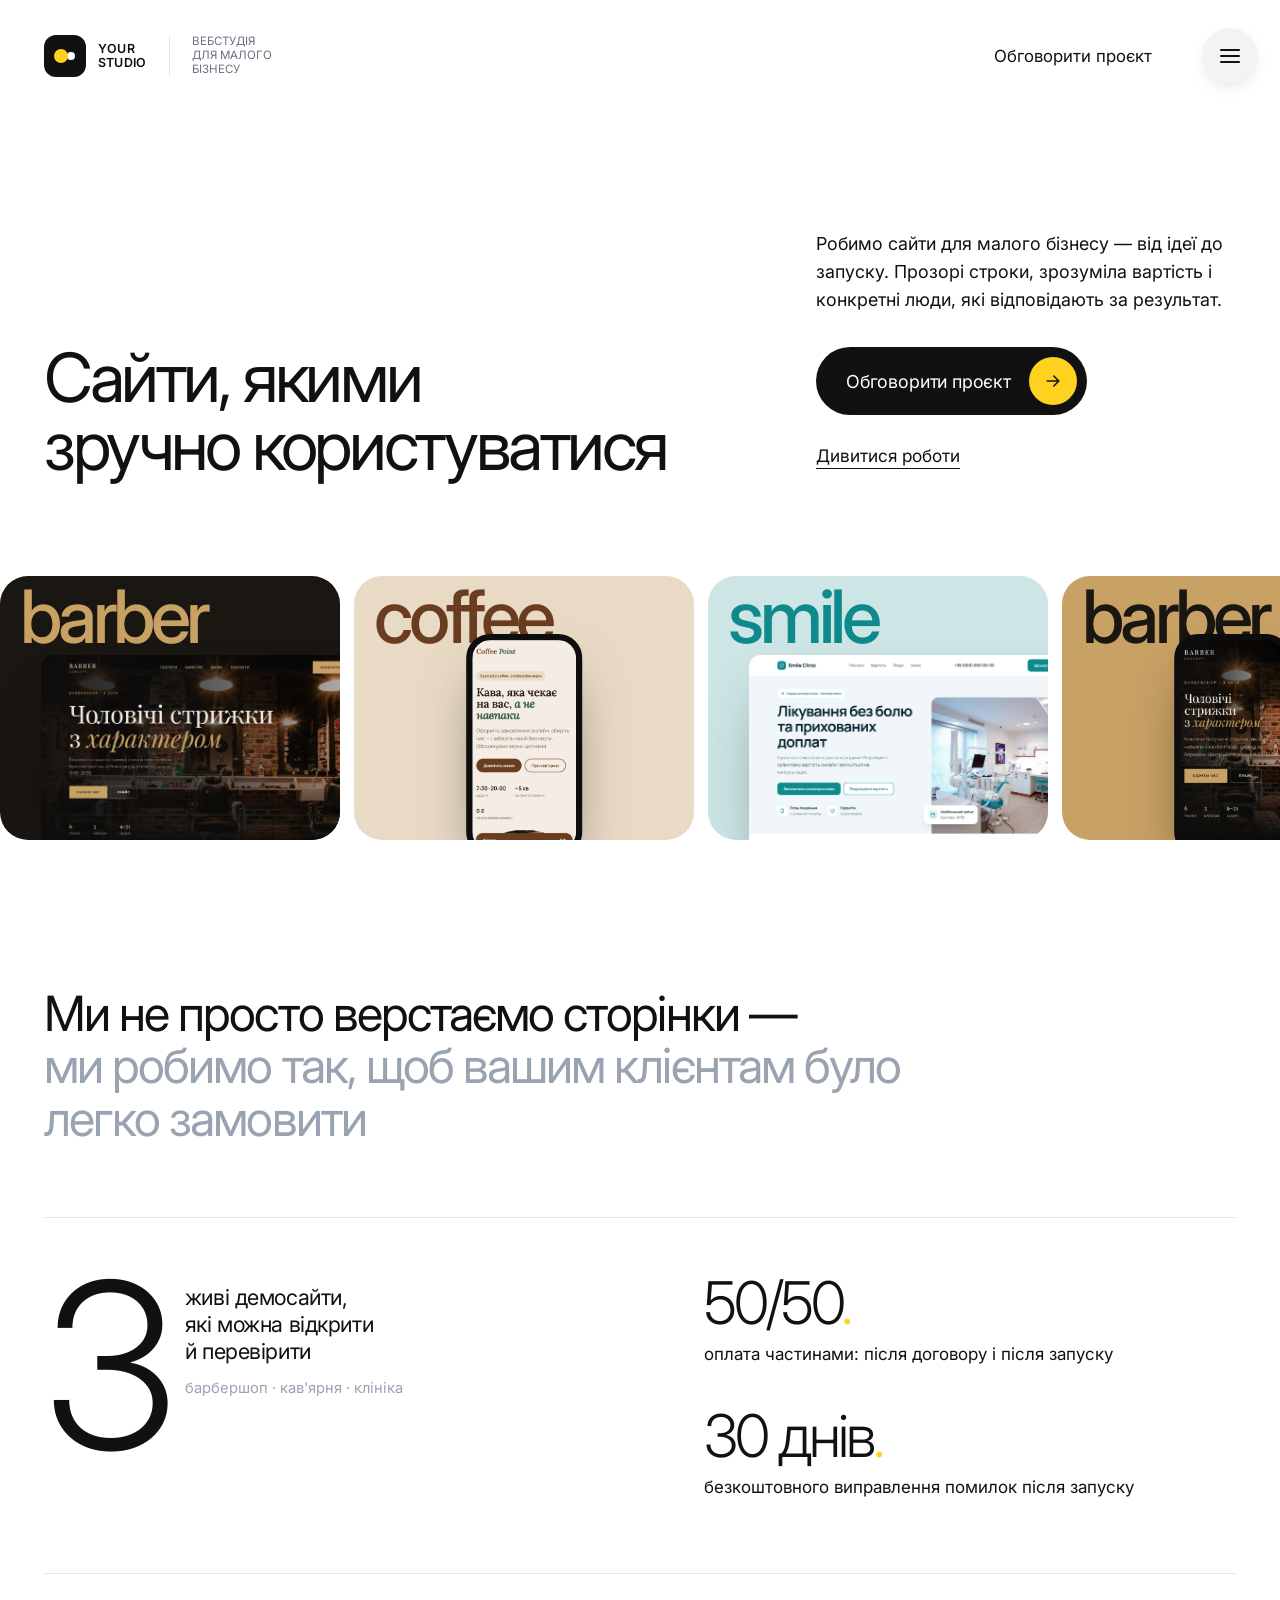
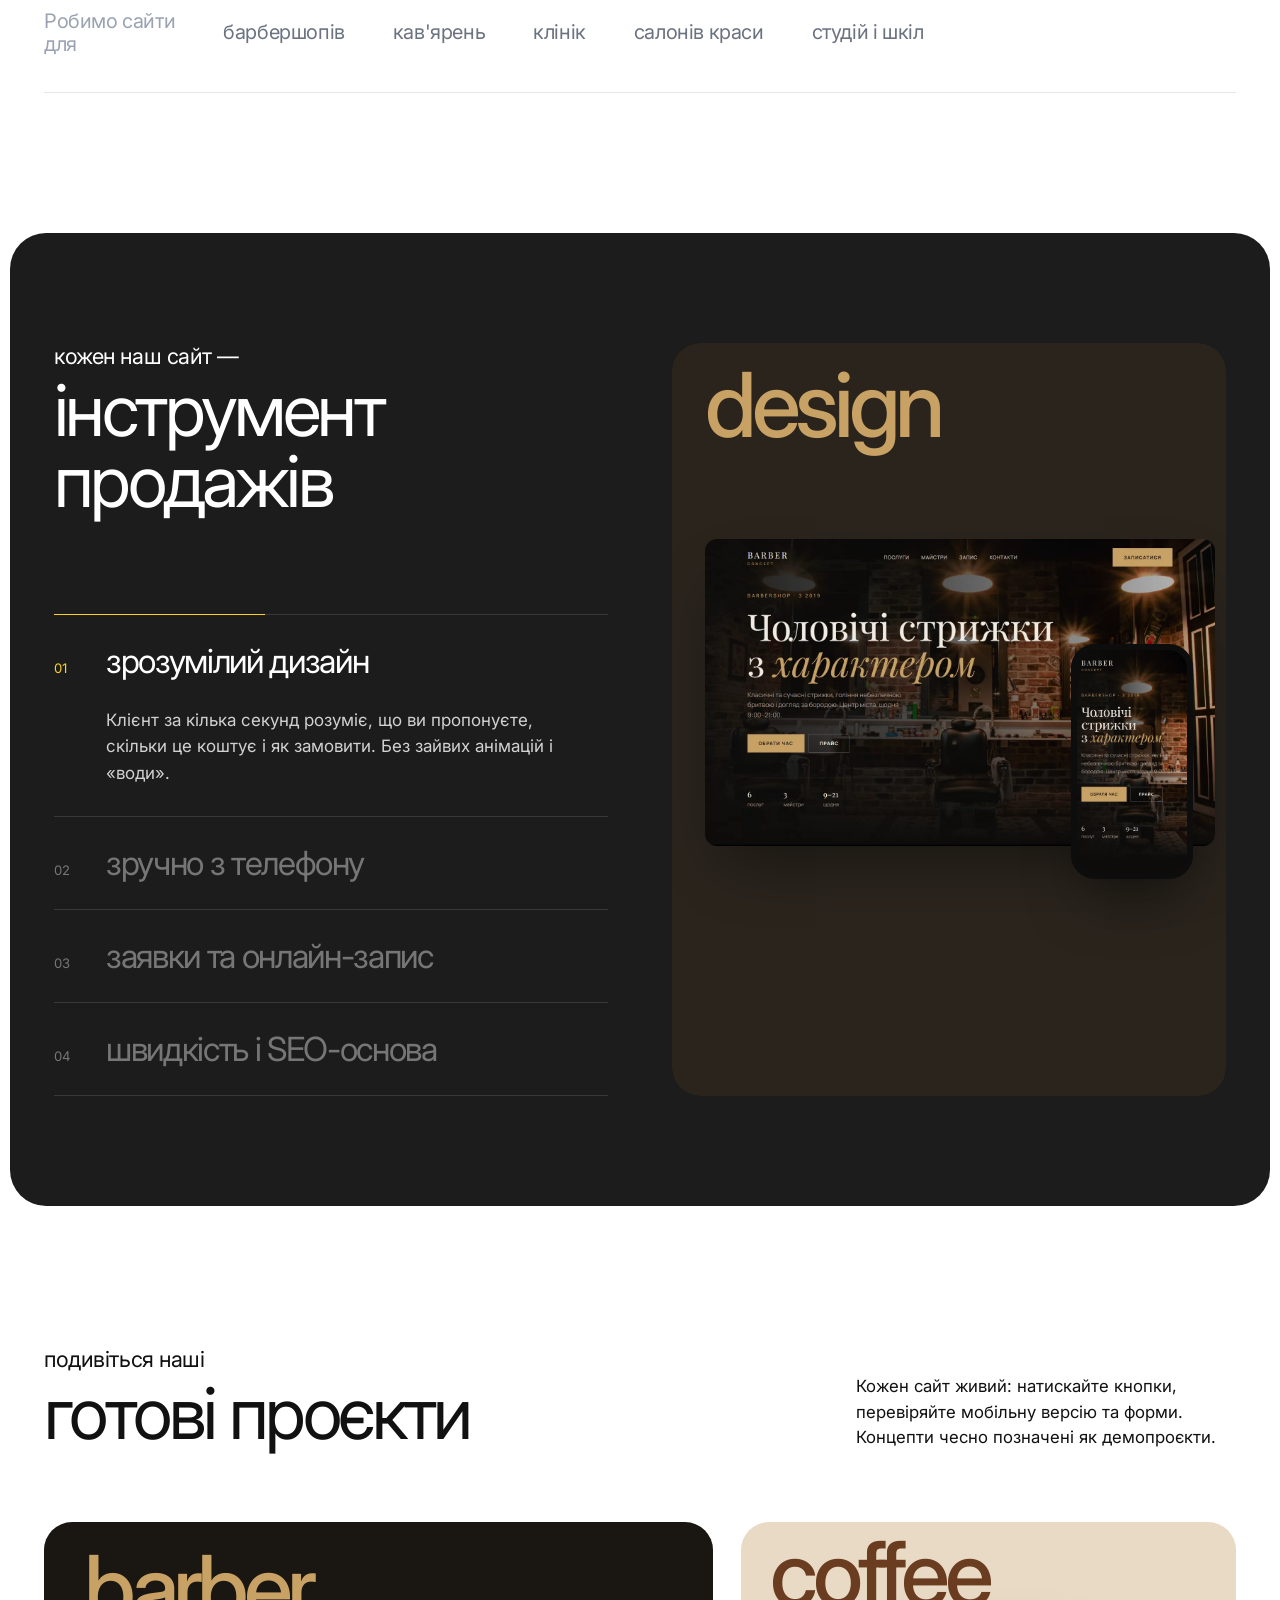
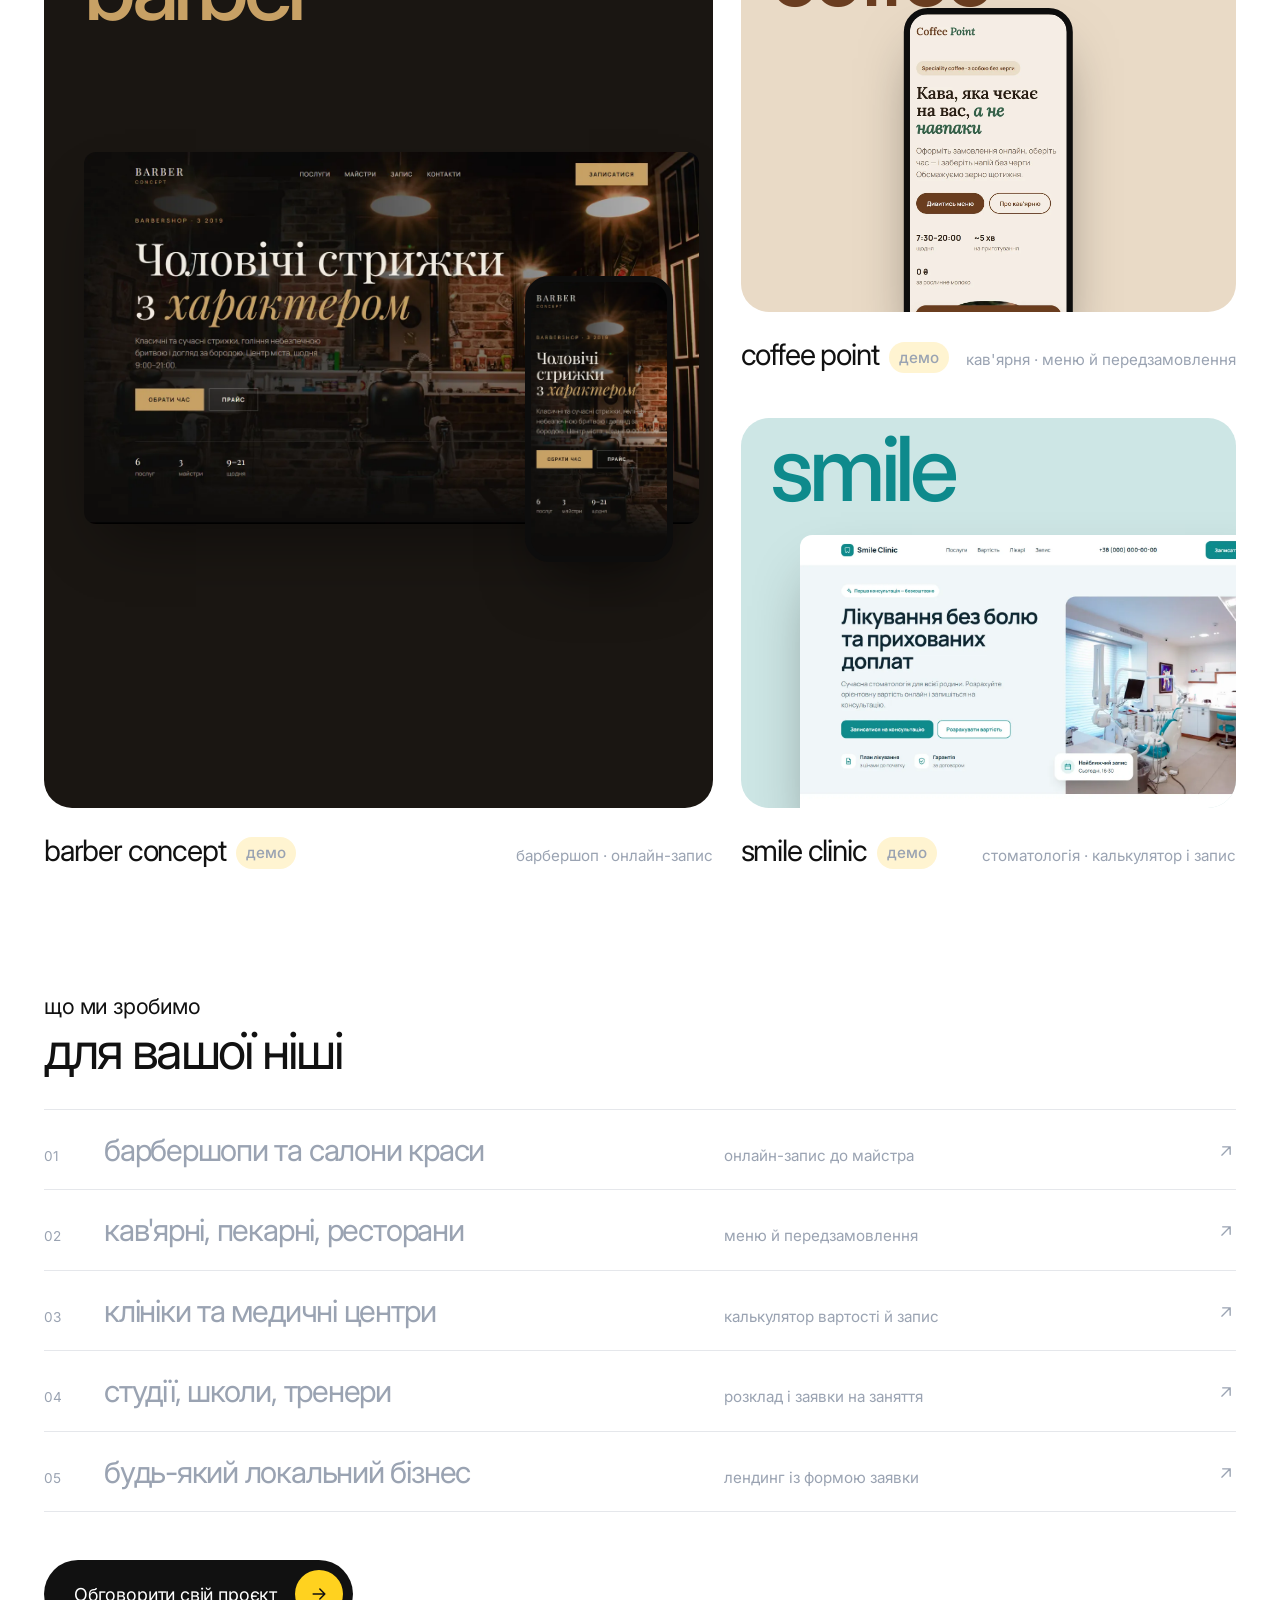
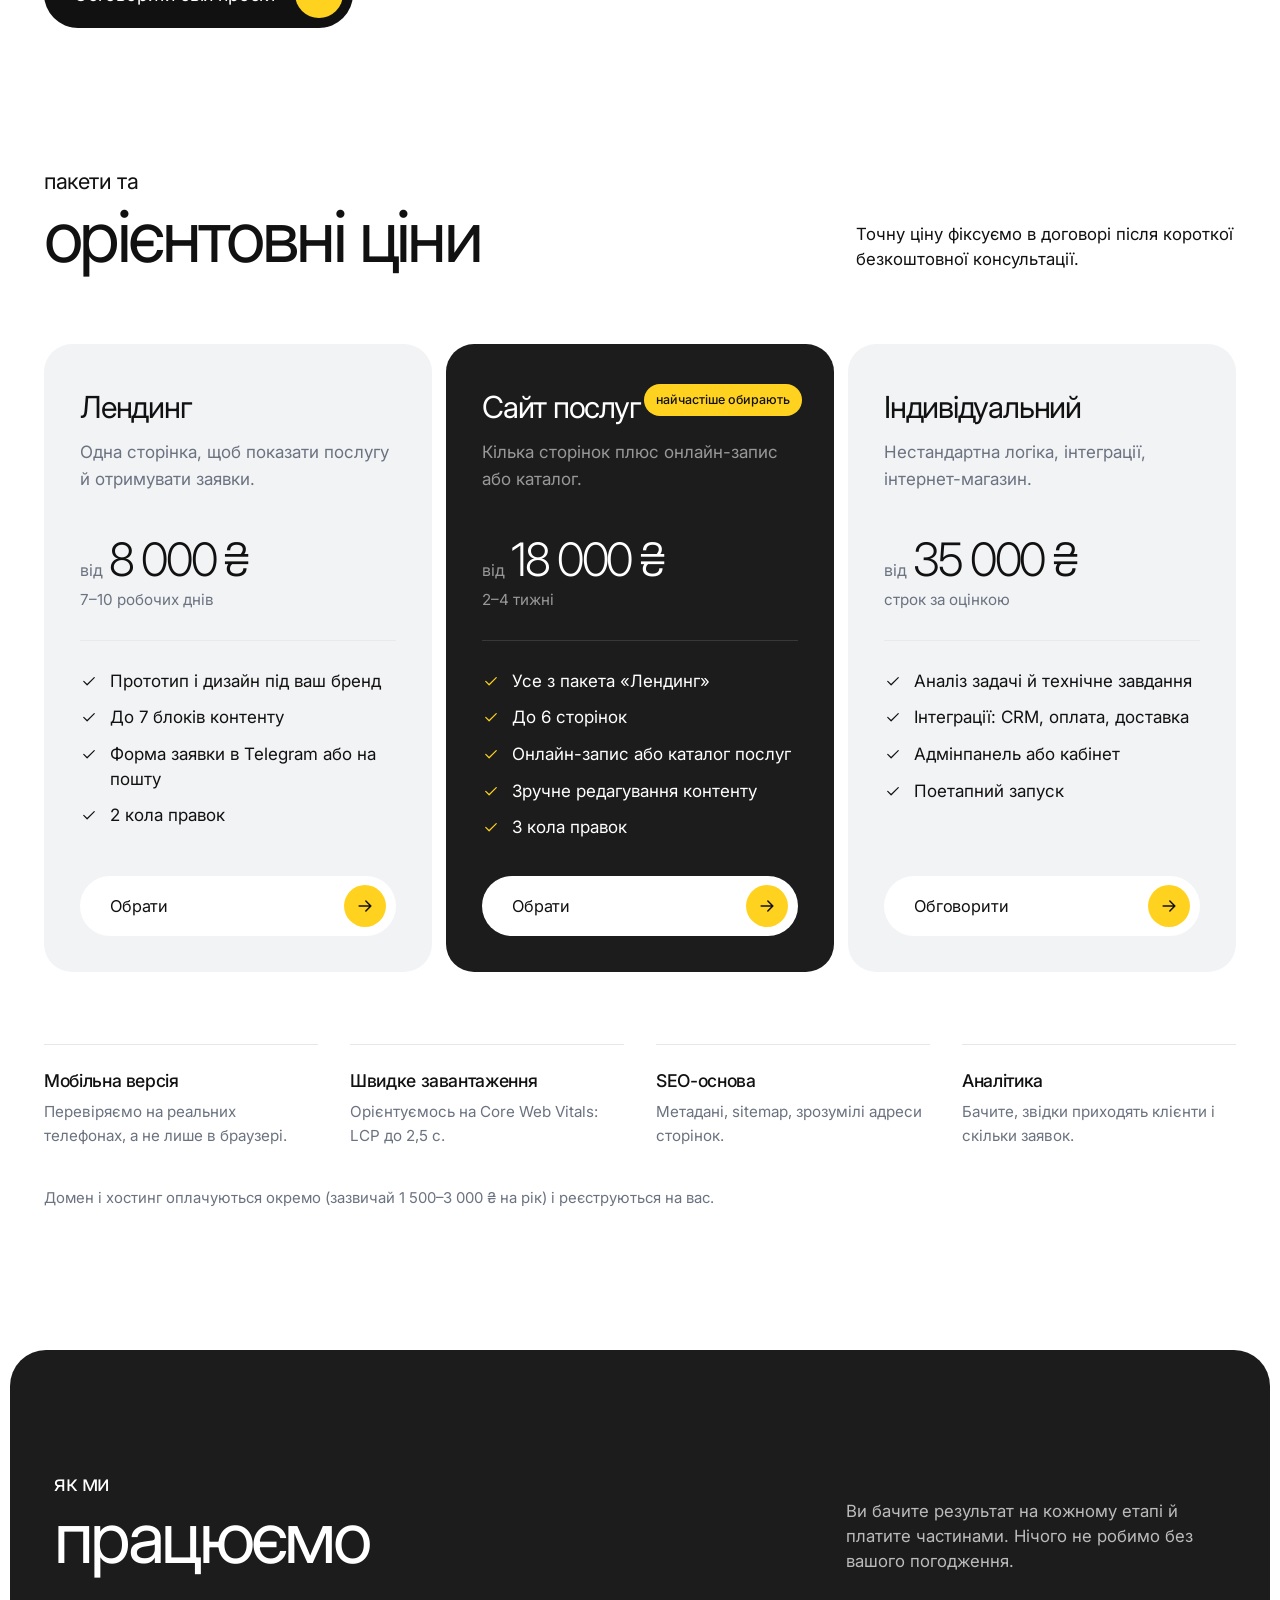
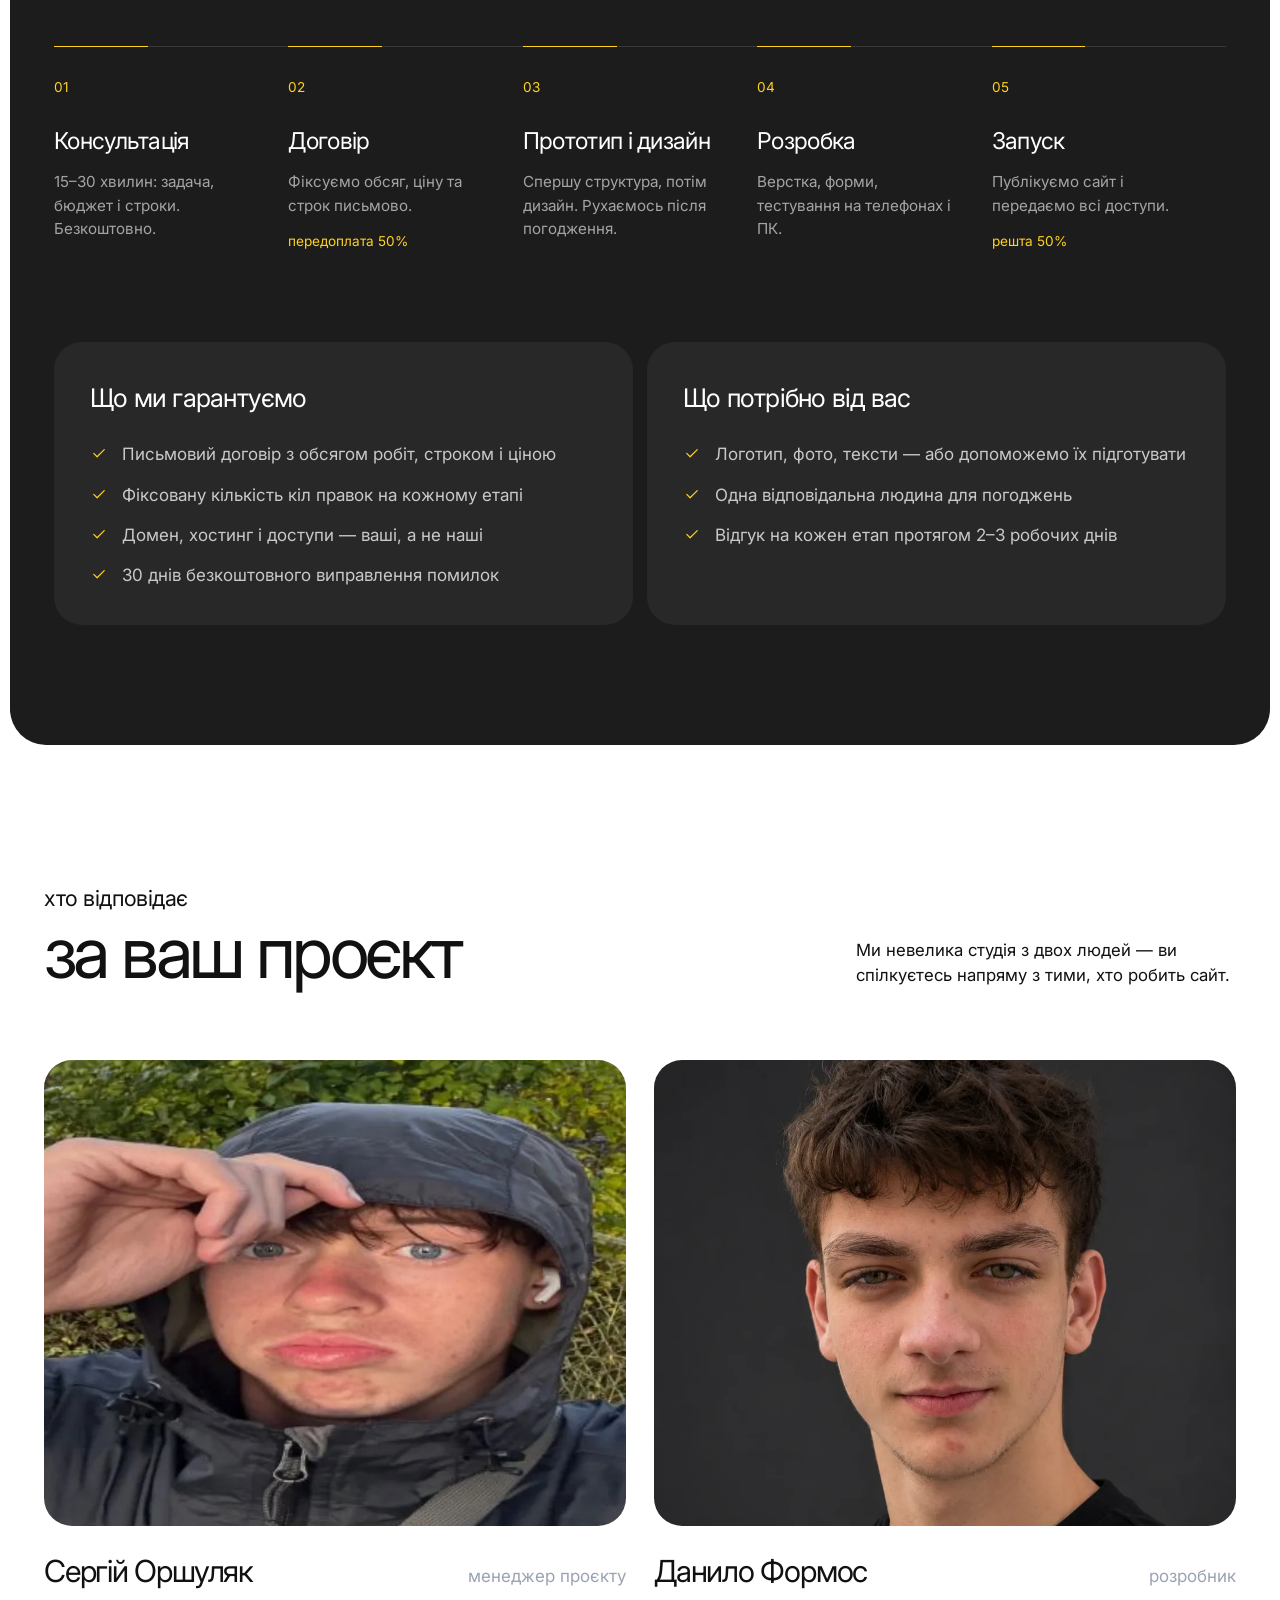
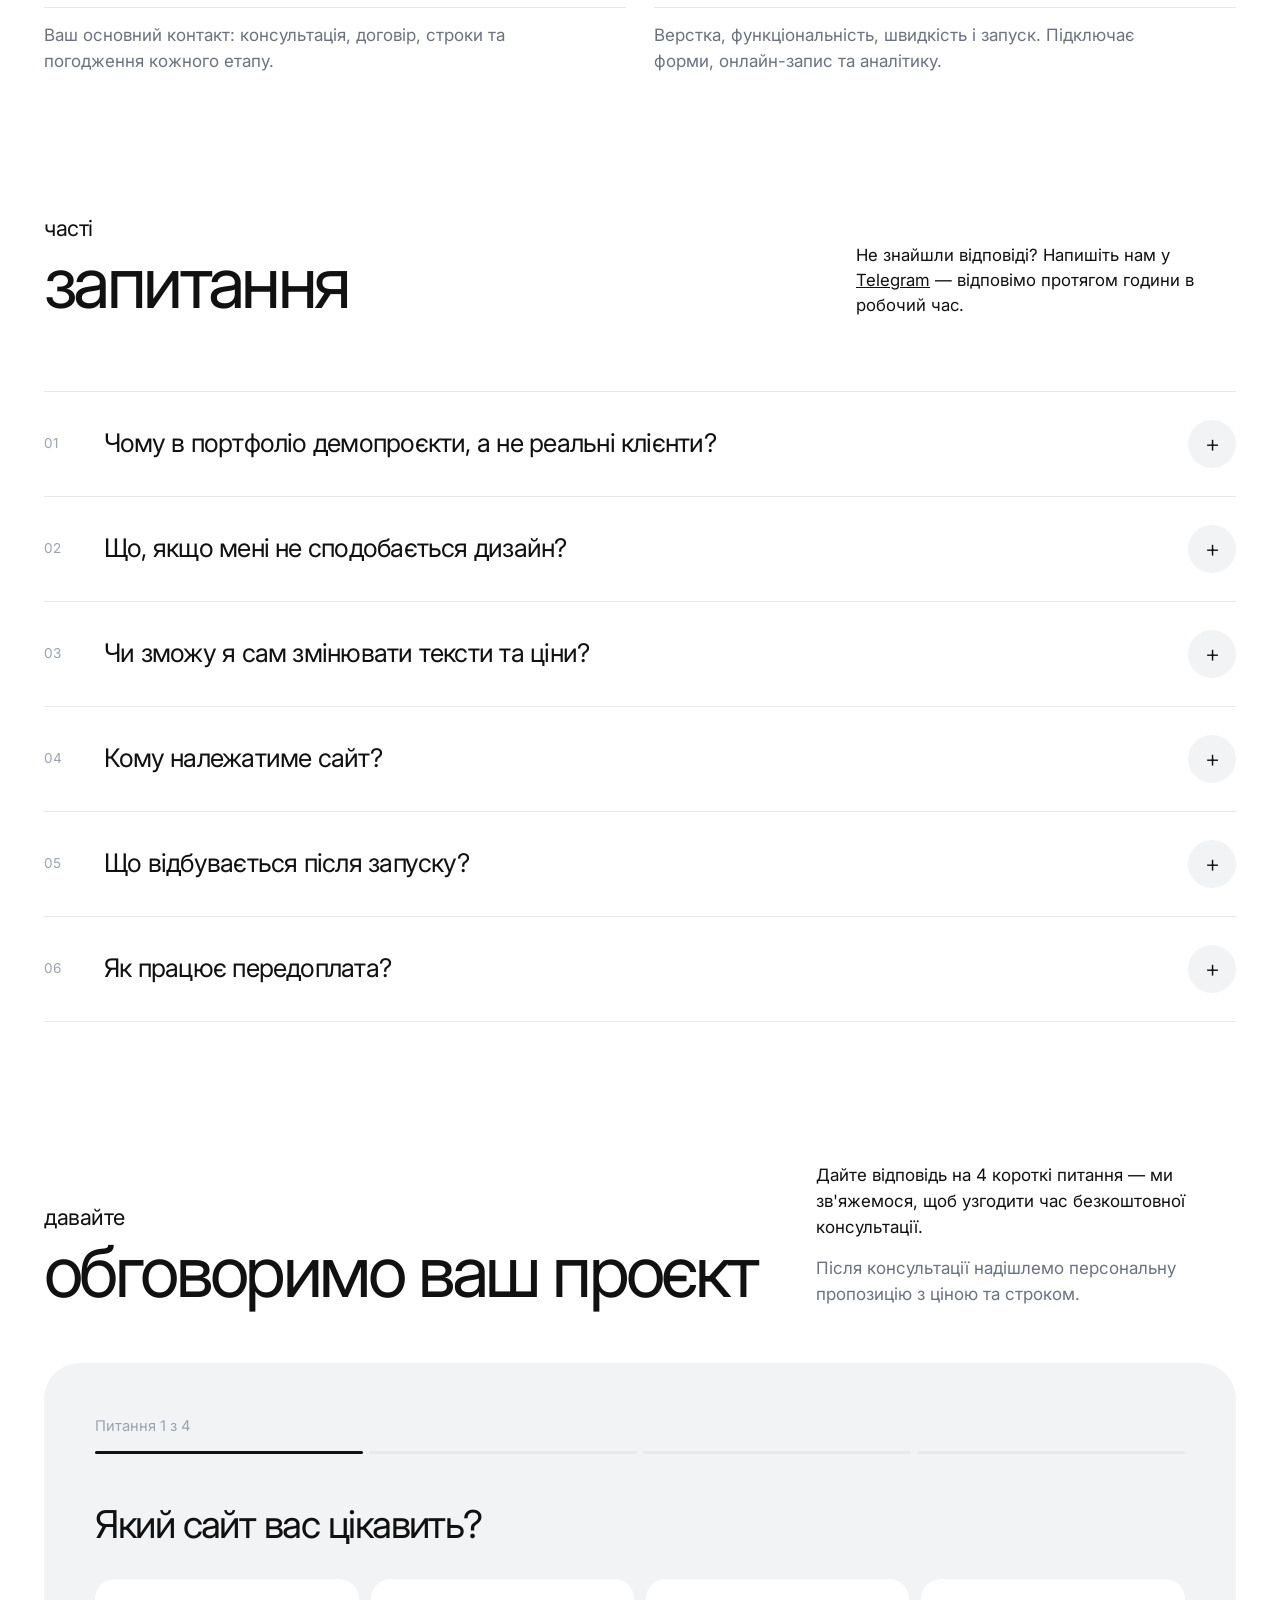
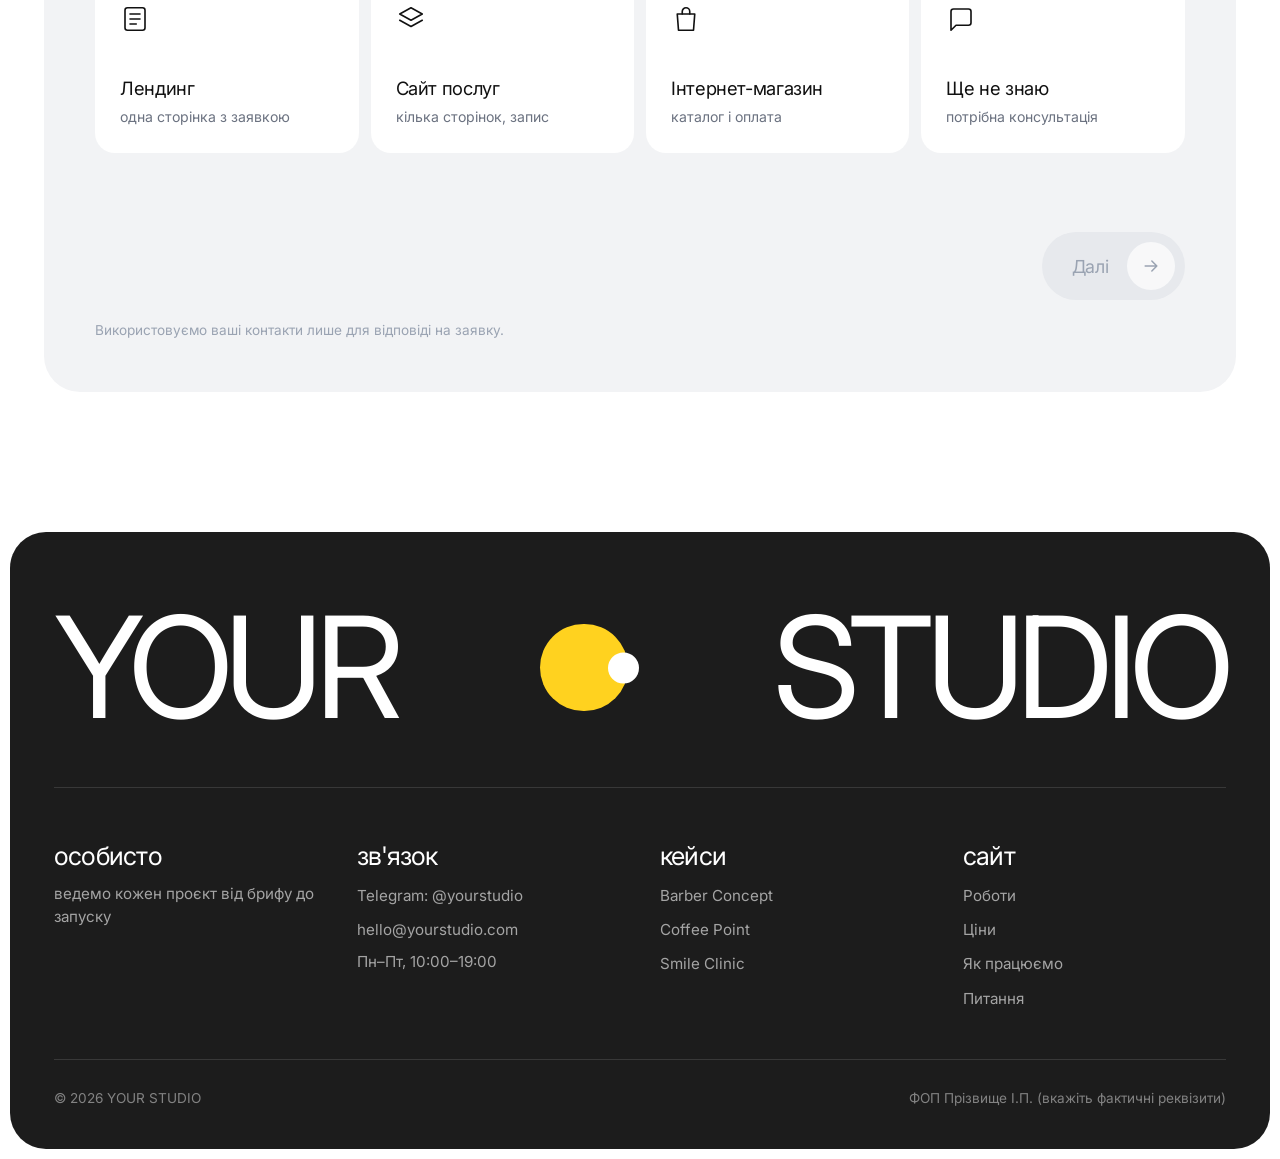
==== commit 638d4888: "Add team photos and names Co-Authored-By: Claude Opus 5.5 <noreply@anthropic.com>" ====
--- a/index.html
+++ b/index.html
@@ -5,11 +5,11 @@
   <meta name="viewport" content="width=device-width, initial-scale=1">
   <title>YOUR STUDIO — сайти для малого бізнесу</title>
   <meta name="description" content="Створюємо сайти для малого бізнесу: лендинги, сайти послуг, онлайн-запис. Прозорі строки, зрозуміла вартість, договір і гарантія.">
-  <link rel="canonical" href="https://yourstudio.com/">
+  <link rel="canonical" href="https://studio-portfolio-xwlc.onrender.com/">
   <meta property="og:title" content="YOUR STUDIO — сайти для малого бізнесу">
   <meta property="og:description" content="Сайти, якими зручно користуватися. Подивіться наші роботи та умови.">
   <meta property="og:type" content="website">
-  <meta property="og:image" content="https://yourstudio.com/assets/shots/barber-desktop.webp">
+  <meta property="og:image" content="https://studio-portfolio-xwlc.onrender.com/assets/shots/barber-desktop.webp">
   <meta name="theme-color" content="#ffffff">
   <link rel="icon" href="data:image/svg+xml,<svg xmlns='http://www.w3.org/2000/svg' viewBox='0 0 32 32'><rect width='32' height='32' rx='9' fill='%23111'/><circle cx='14' cy='16' r='6' fill='%23ffd21f'/><circle cx='21' cy='16' r='2.5' fill='white'/></svg>">
   <link rel="preconnect" href="https://fonts.googleapis.com">
@@ -296,14 +296,14 @@
       </div>
       <div class="team">
         <article class="person">
-          <div class="photo"><span class="mono" aria-hidden="true">ІП</span><span class="hint">місце для фото</span><!-- <img src="assets/team-1.jpg" alt="Ім'я Прізвище"> --></div>
-          <div class="person-meta"><h3>Ім'я Прізвище</h3><span>менеджер проєкту · дизайн</span></div>
-          <p>Ваш основний контакт: консультація, договір, дизайн і погодження етапів. Досвід — X років.</p>
+          <div class="photo"><img src="assets/team/serhii-orshuliak.webp" alt="Сергій Оршуляк, менеджер проєкту" width="1000" height="800" loading="lazy"></div>
+          <div class="person-meta"><h3>Сергій Оршуляк</h3><span>менеджер проєкту</span></div>
+          <p>Ваш основний контакт: консультація, договір, строки та погодження кожного етапу.</p>
         </article>
         <article class="person">
-          <div class="photo"><span class="mono" aria-hidden="true">ІП</span><span class="hint">місце для фото</span><!-- <img src="assets/team-2.jpg" alt="Ім'я Прізвище"> --></div>
-          <div class="person-meta"><h3>Ім'я Прізвище</h3><span>розробник</span></div>
-          <p>Верстка, функціональність, швидкість і запуск. Підключає форми, запис, аналітику. Досвід — X років.</p>
+          <div class="photo"><img src="assets/team/danylo-formos.webp" alt="Данило Формос, розробник" width="1000" height="800" loading="lazy"></div>
+          <div class="person-meta"><h3>Данило Формос</h3><span>розробник</span></div>
+          <p>Верстка, функціональність, швидкість і запуск. Підключає форми, онлайн-запис та аналітику.</p>
         </article>
       </div>
     </div>
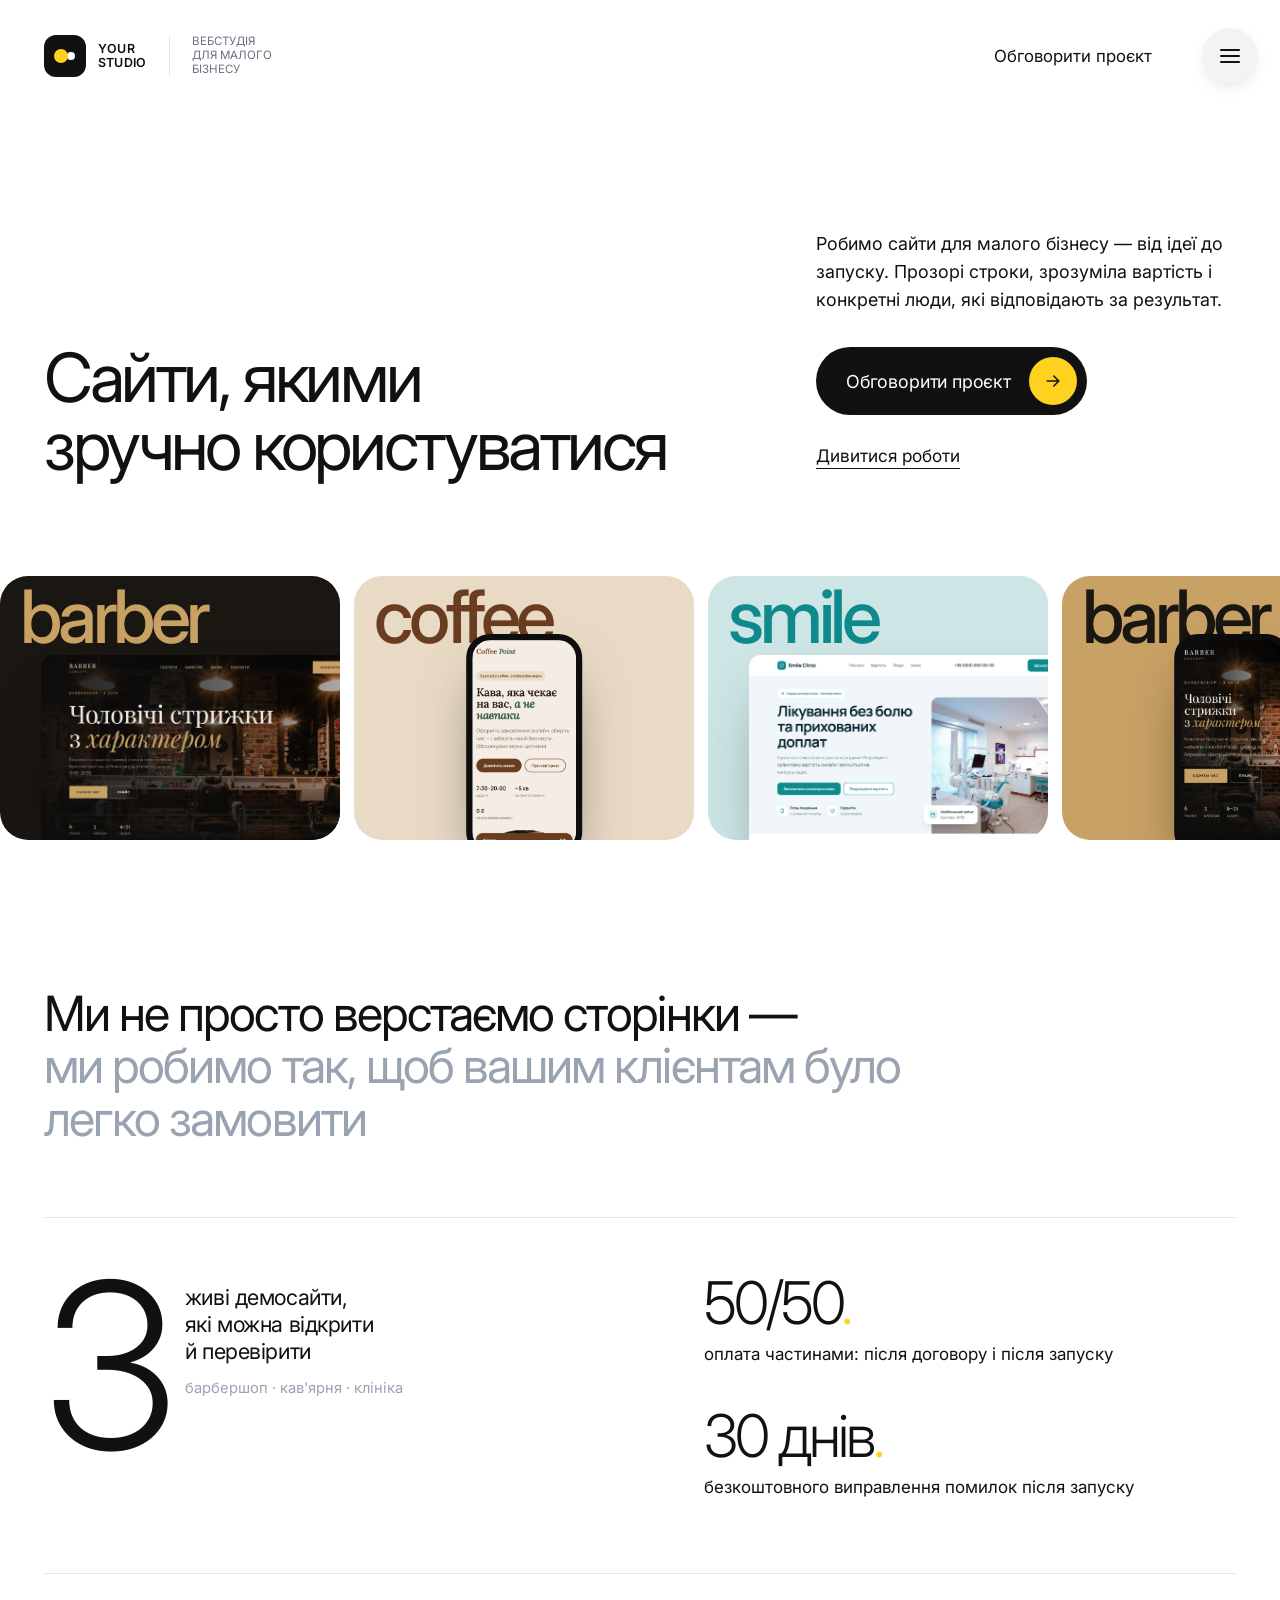
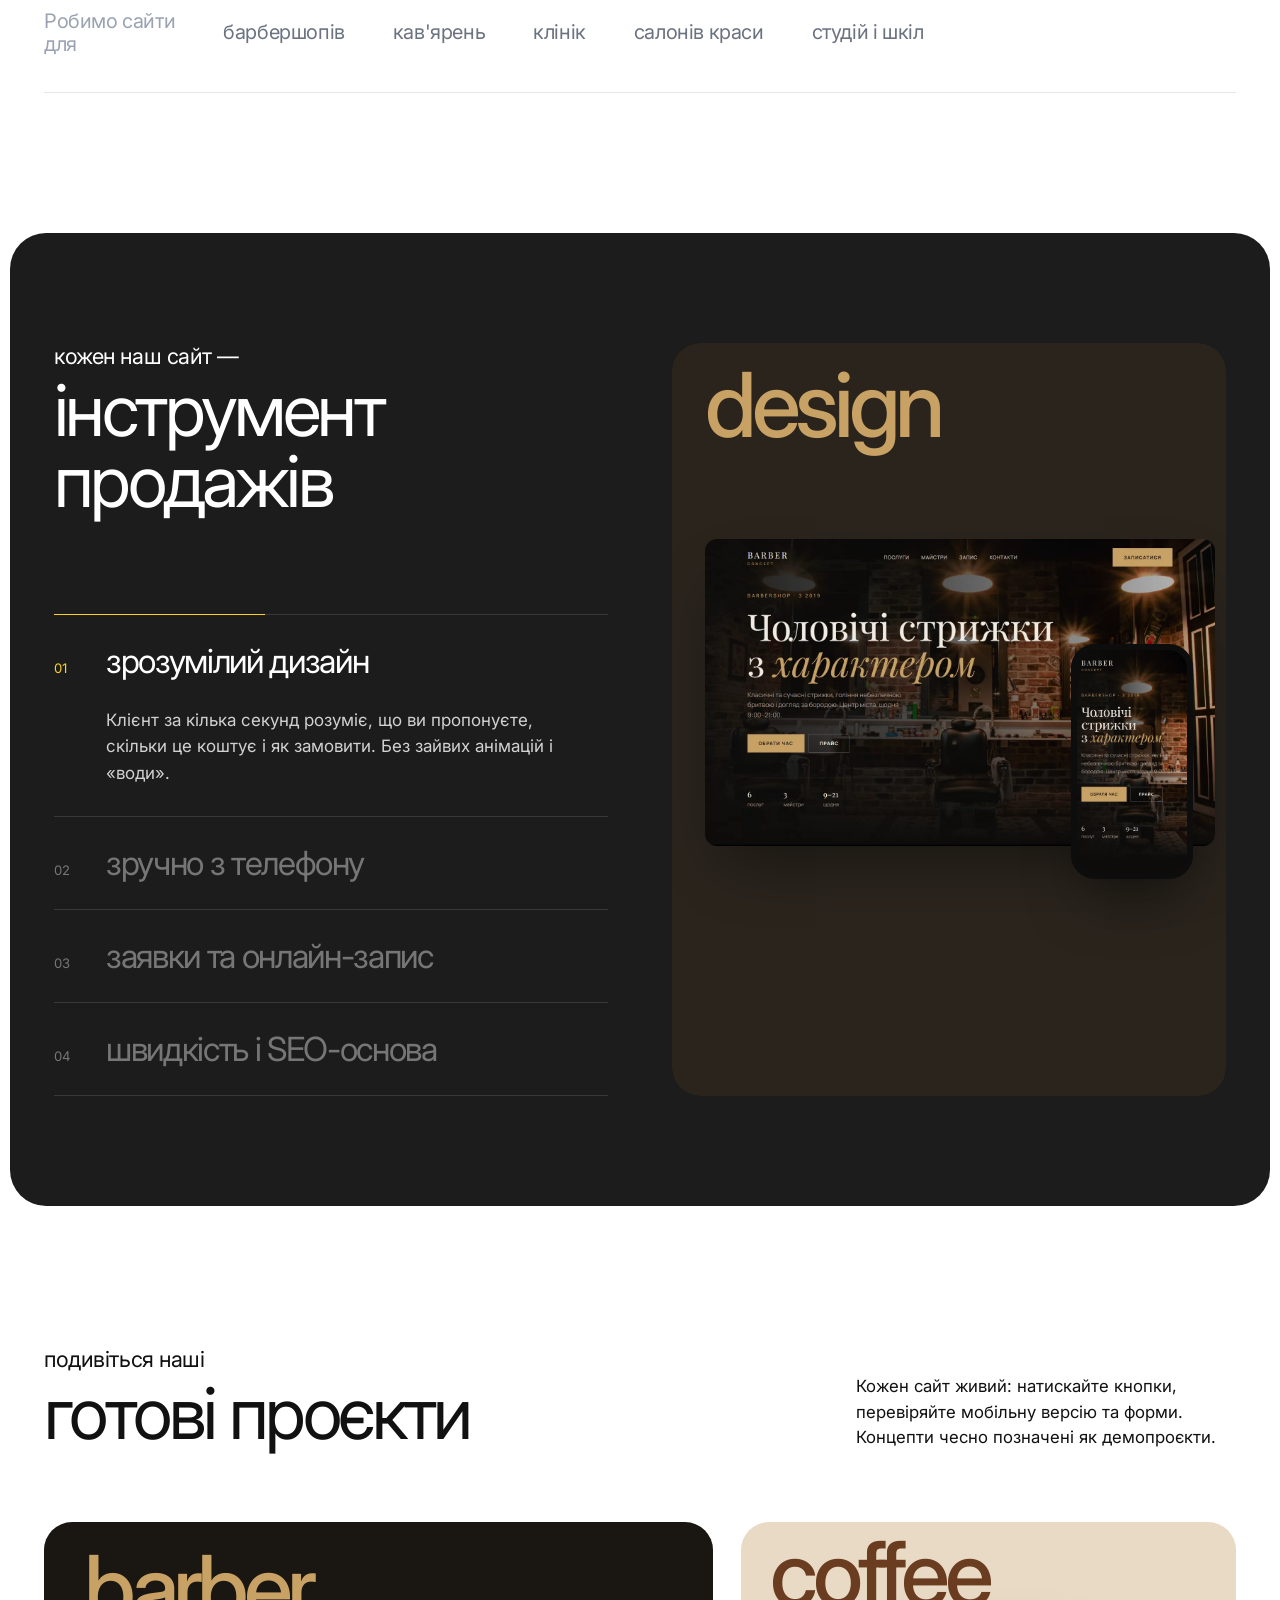
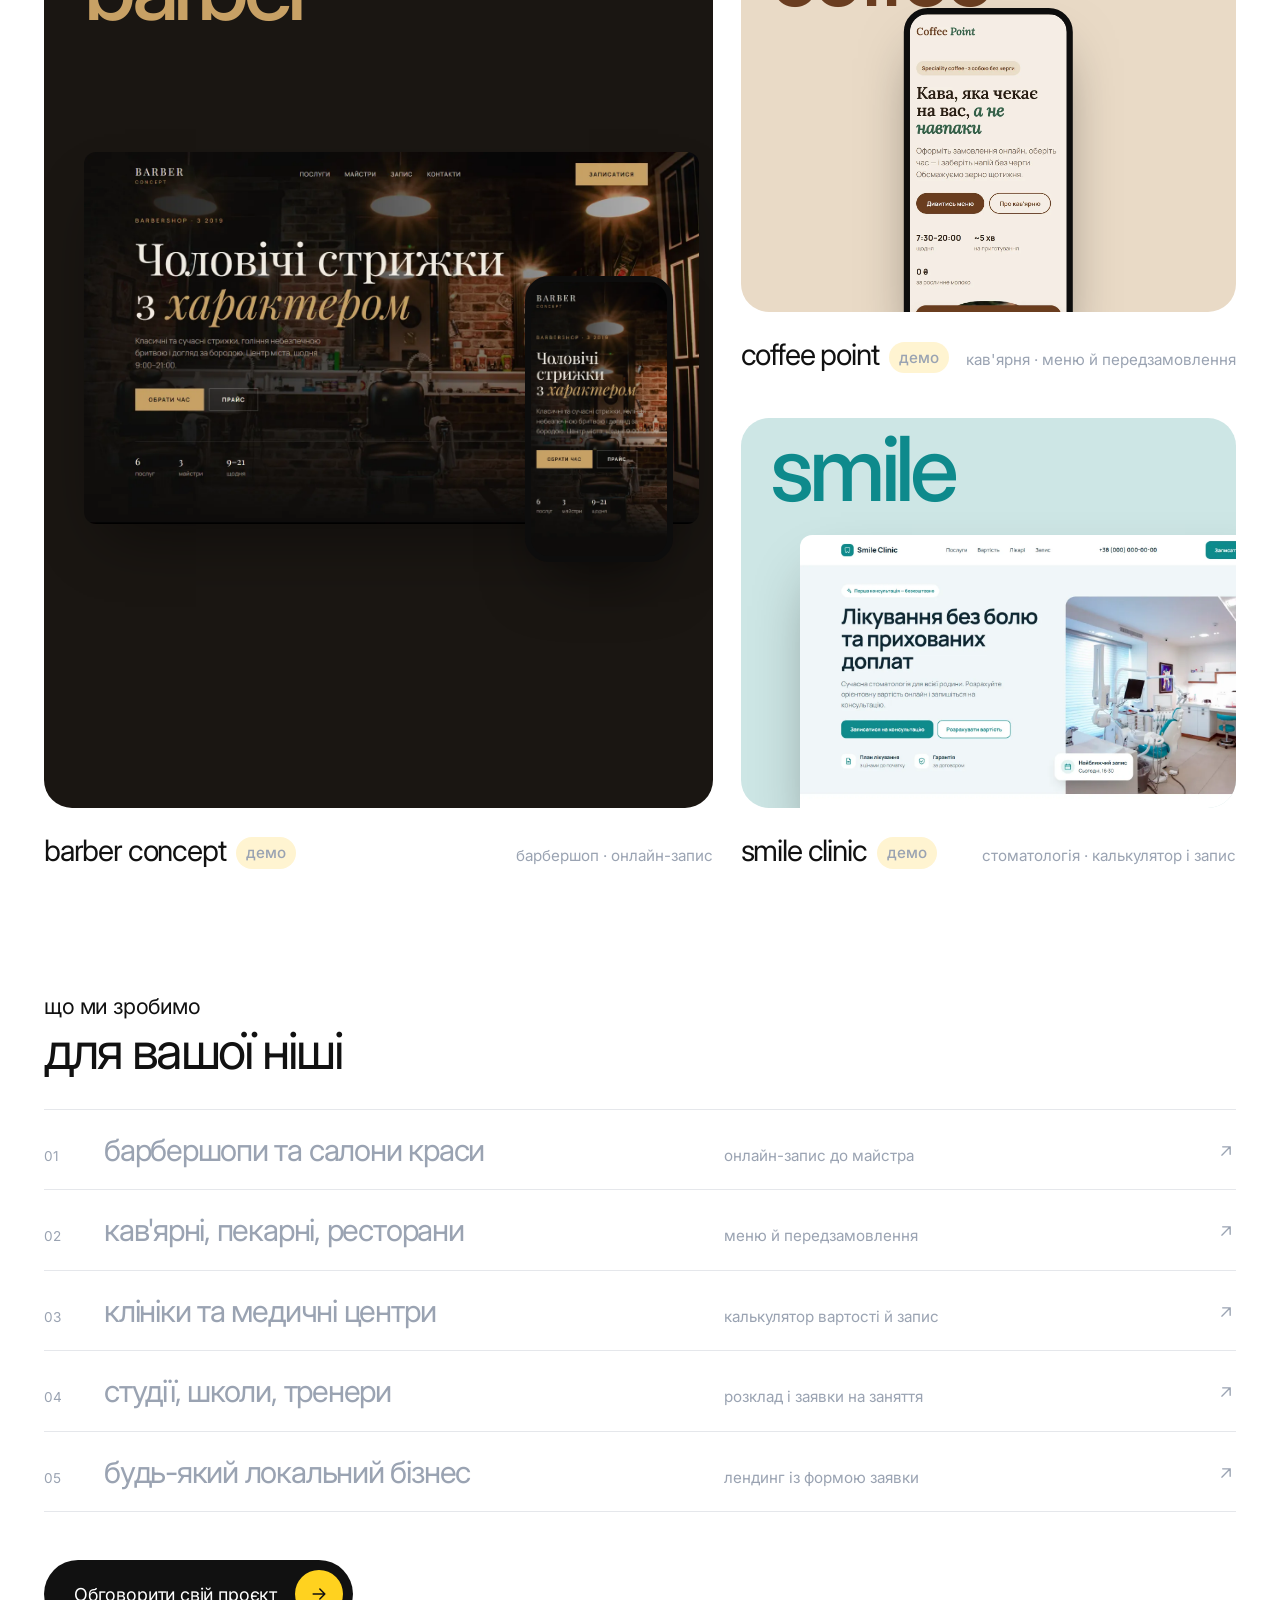
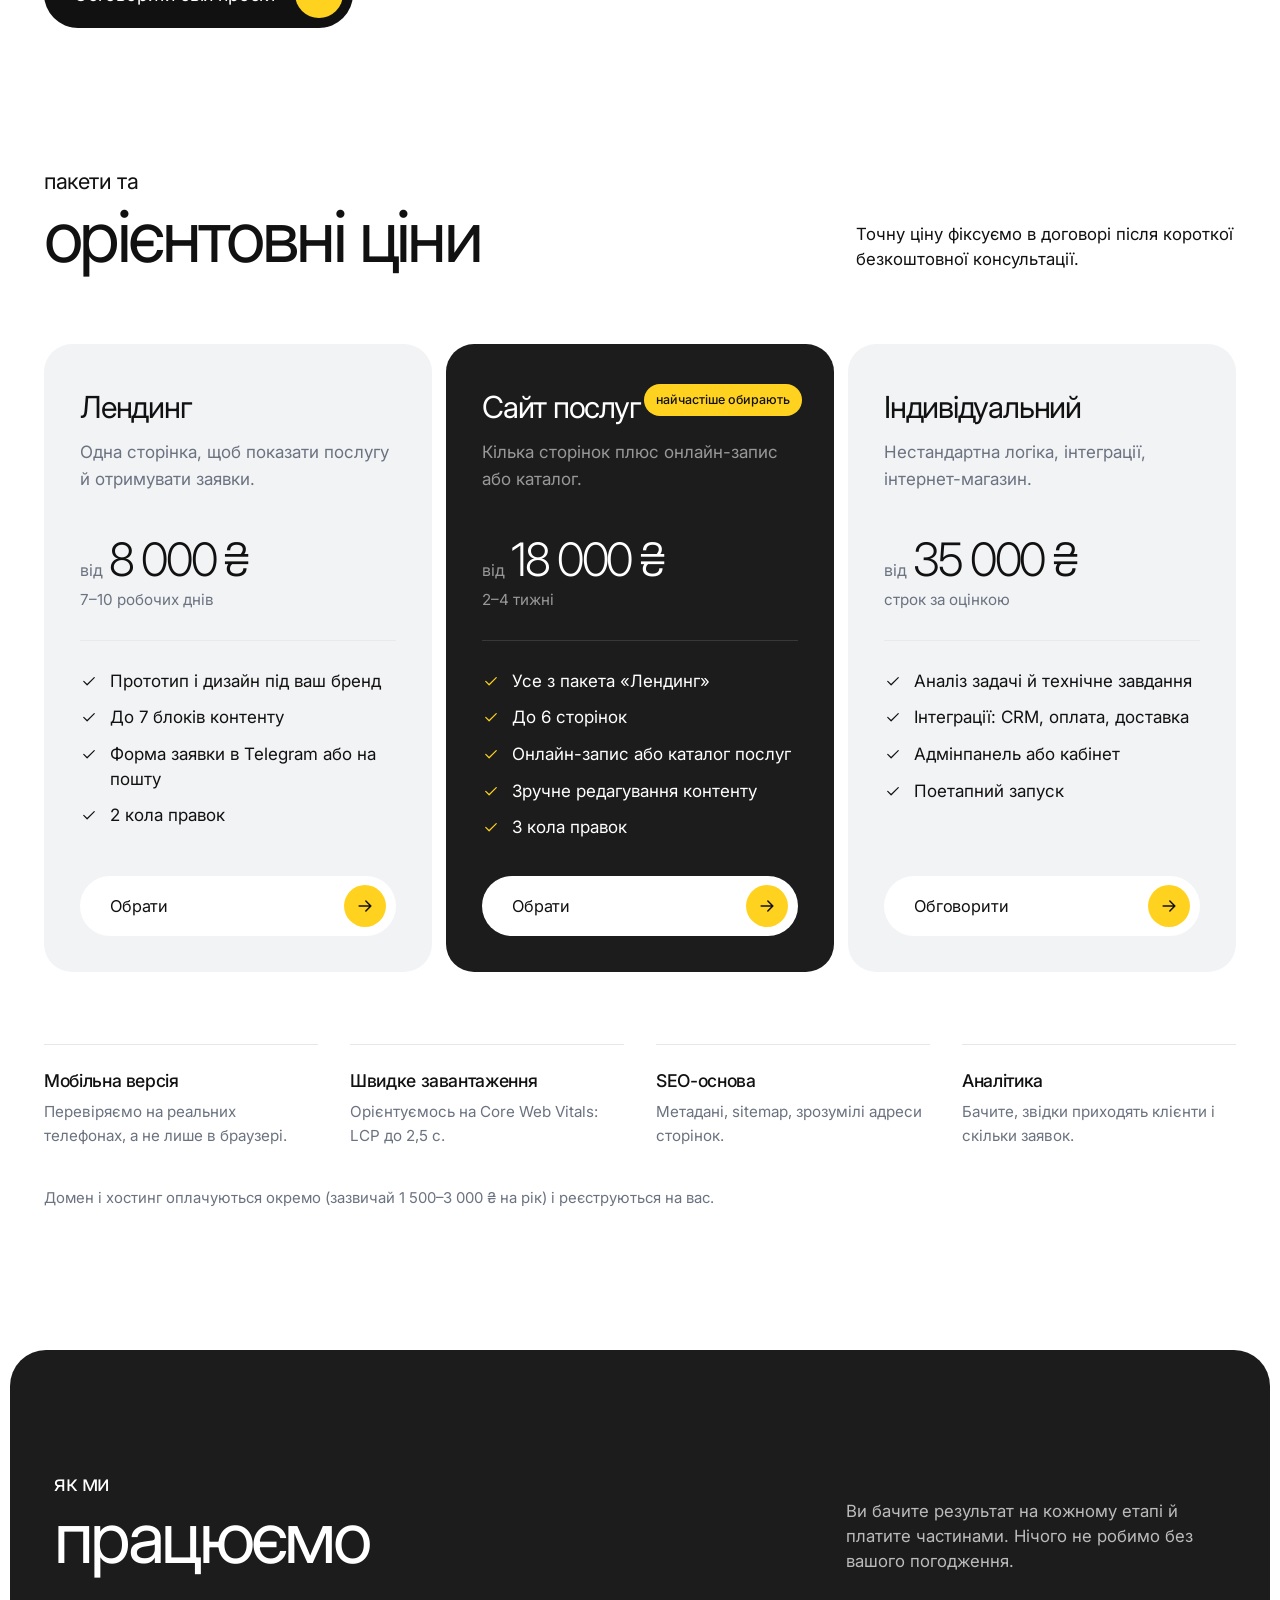
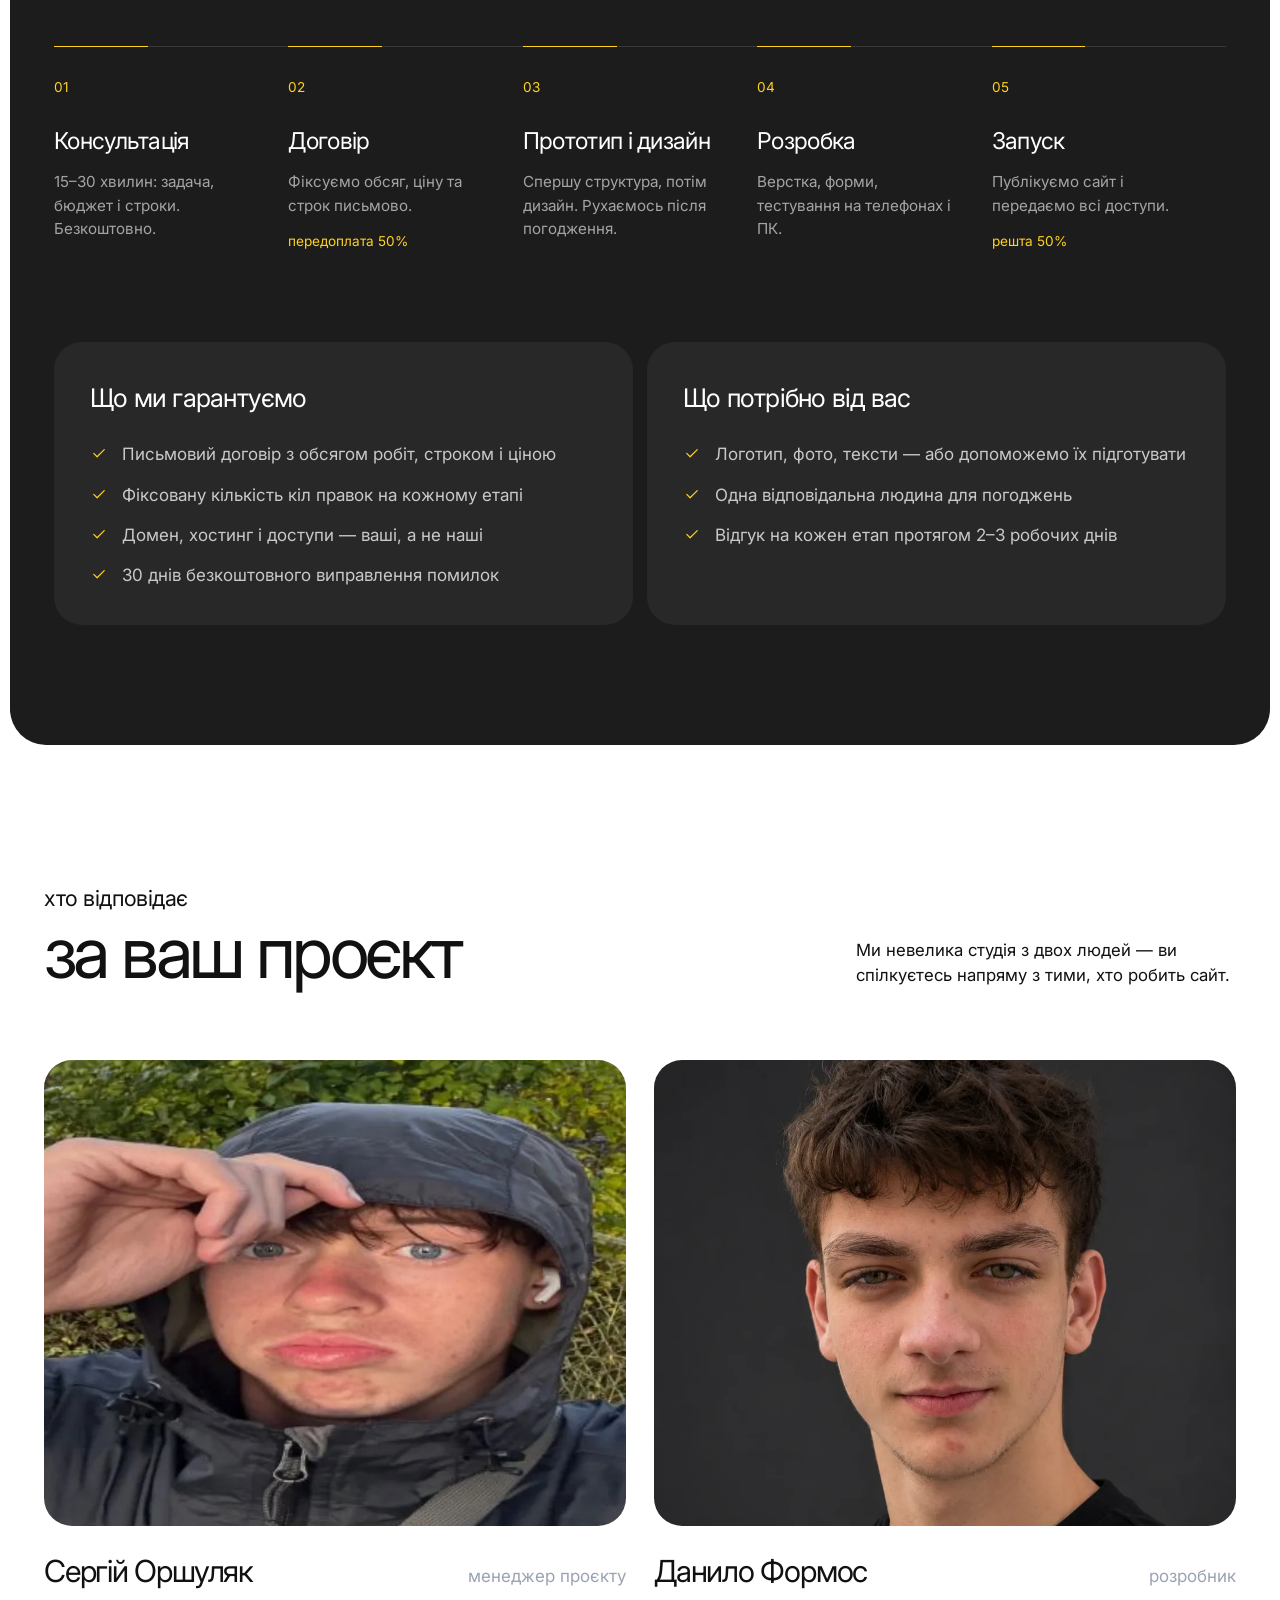
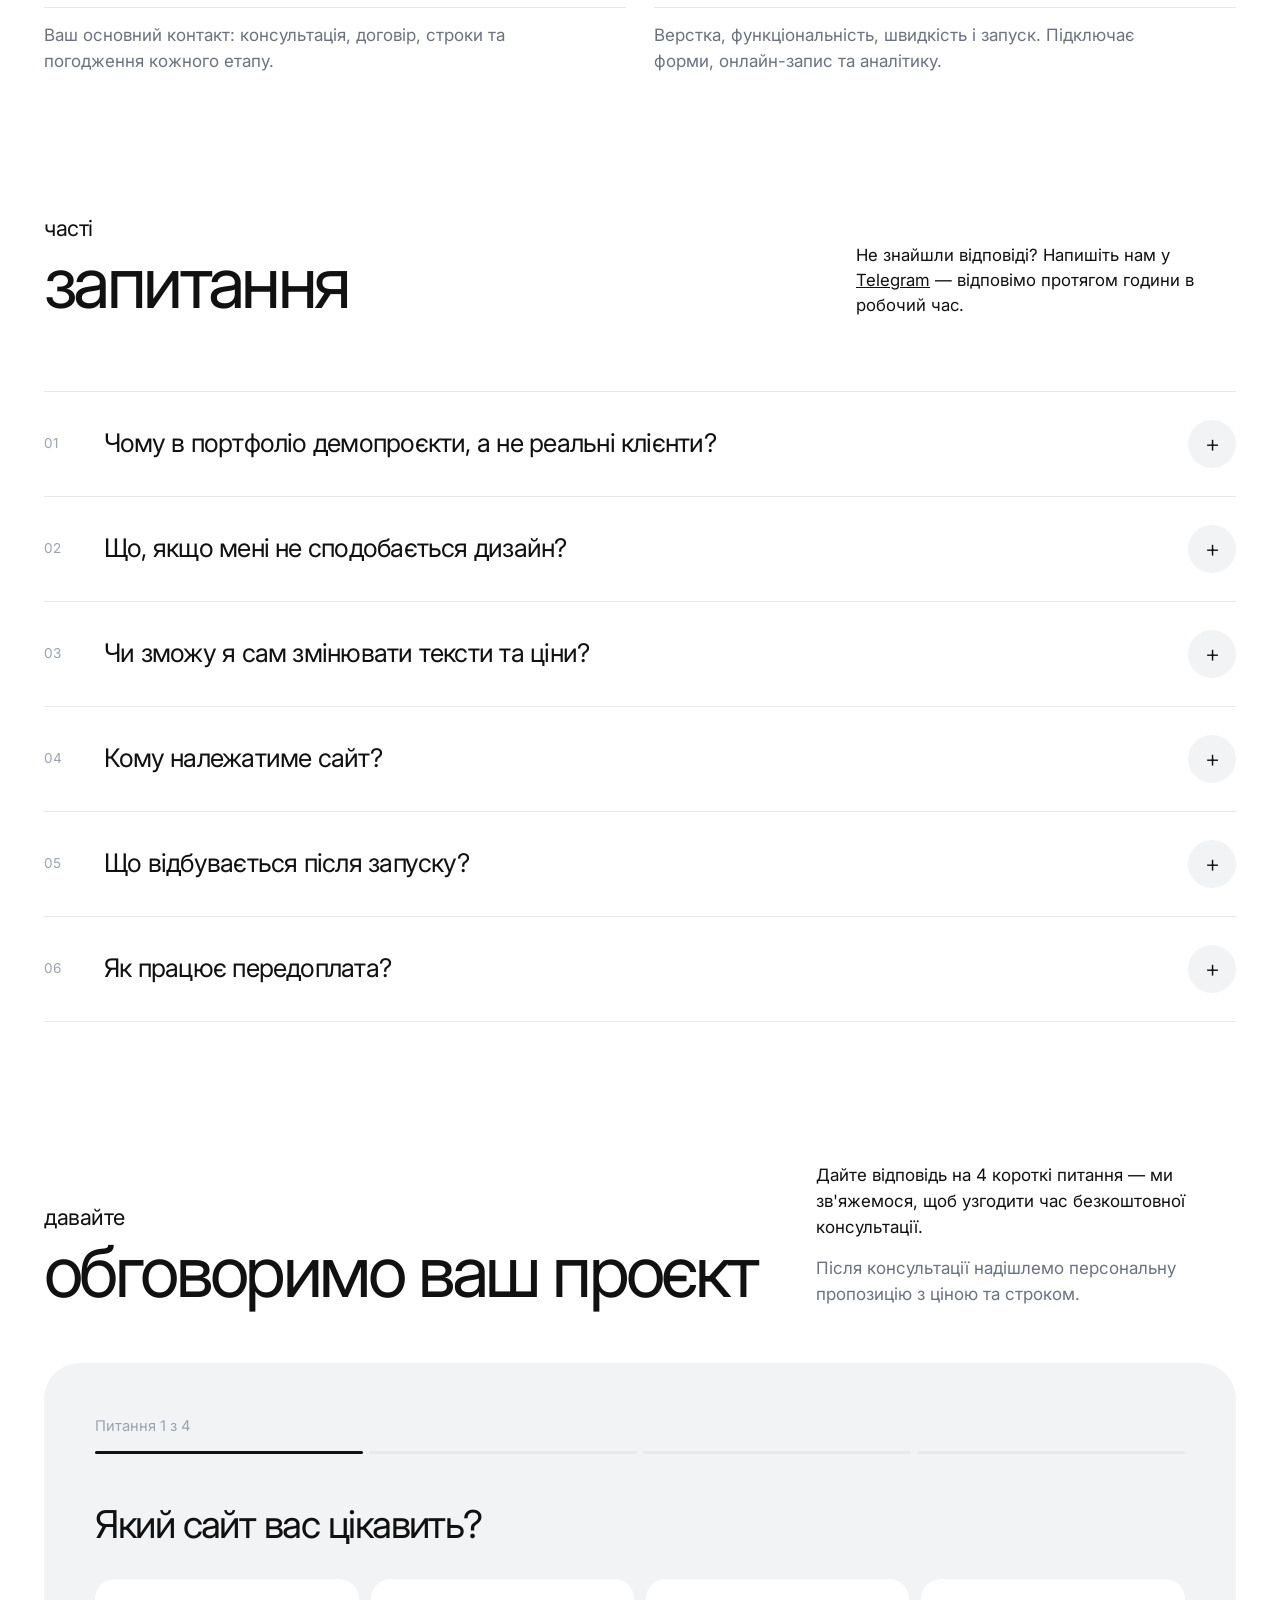
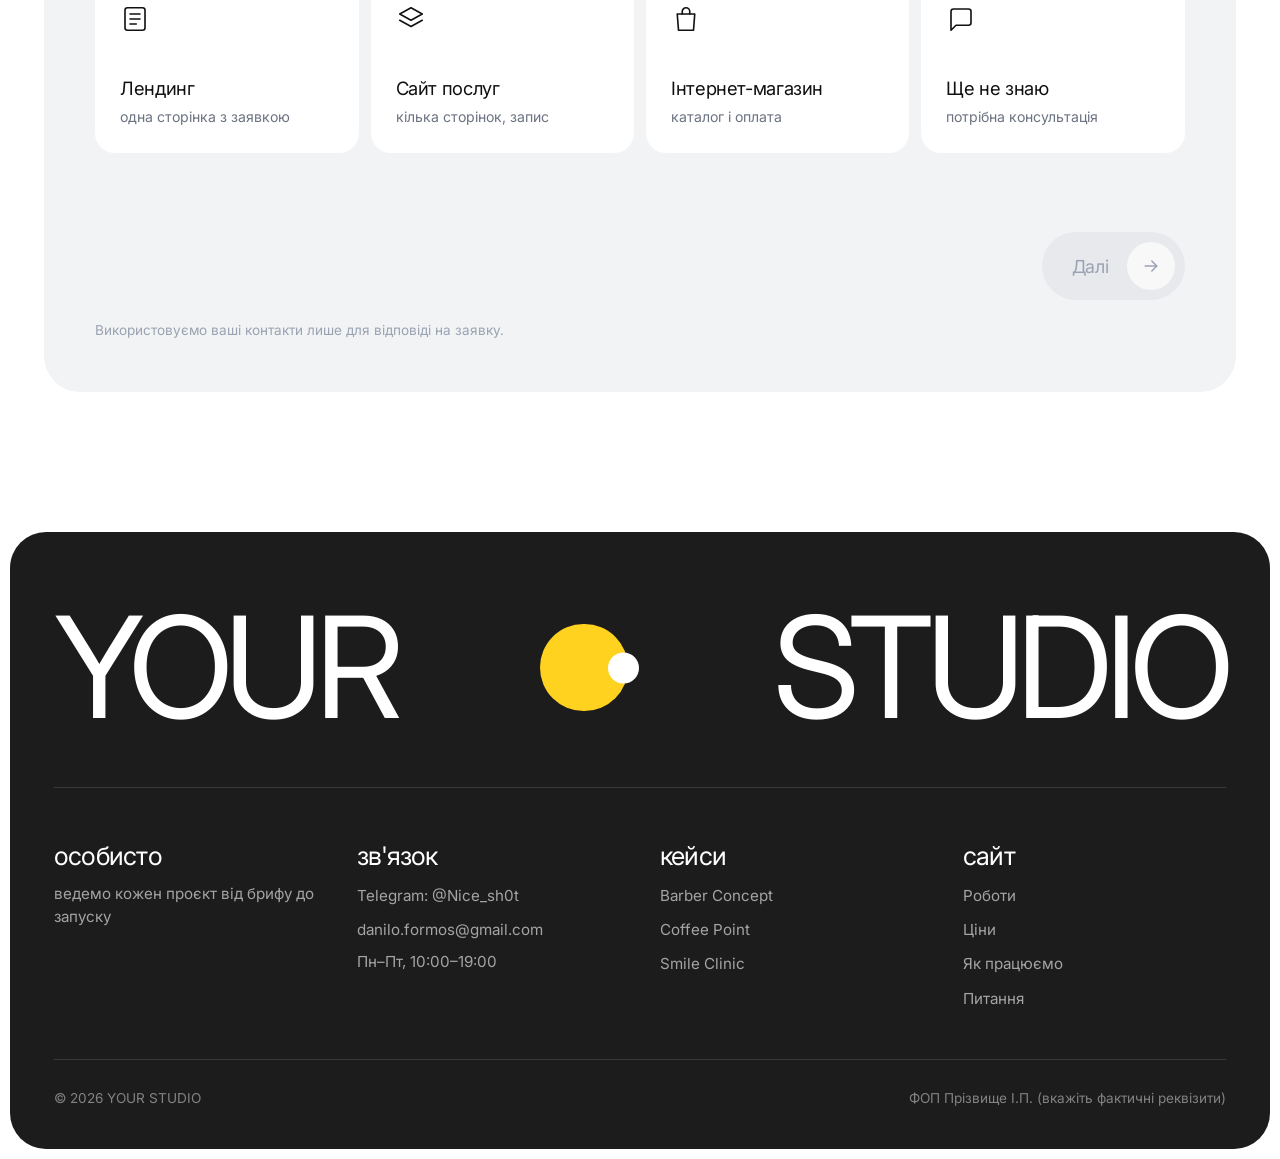
==== commit 01192724: "Add real Telegram and email contacts Co-Authored-By: Claude Opus 5.5 <noreply@anthropic.com>" ====
--- a/index.html
+++ b/index.html
@@ -15,7 +15,7 @@
   <link rel="preconnect" href="https://fonts.googleapis.com">
   <link rel="preconnect" href="https://fonts.gstatic.com" crossorigin>
   <link rel="stylesheet" href="https://fonts.googleapis.com/css2?family=Inter:wght@300;400;500;600&display=swap">
-  <link rel="stylesheet" href="assets/styles.css?v=9">
+  <link rel="stylesheet" href="assets/styles.css?v=10">
 </head>
 <body>
 <svg width="0" height="0" style="position:absolute" aria-hidden="true">
@@ -56,8 +56,8 @@
     </ol>
   </nav>
   <div class="menu-contacts">
-    <div><small>Telegram</small><a href="https://t.me/yourstudio" target="_blank" rel="noopener">@yourstudio</a></div>
-    <div><small>Email</small><a href="mailto:hello@yourstudio.com">hello@yourstudio.com</a></div>
+    <div><small>Telegram</small><a href="https://t.me/Nice_sh0t" target="_blank" rel="noopener">@Nice_sh0t</a></div>
+    <div><small>Email</small><a href="mailto:danilo.formos@gmail.com">danilo.formos@gmail.com</a></div>
     <div><small>Графік</small>Пн–Пт, 10:00–19:00</div>
   </div>
 </div>
@@ -314,7 +314,7 @@
     <div class="container">
       <div class="sec-head">
         <h2><span class="h-pre">часті</span><span class="h-main">запитання</span></h2>
-        <p>Не знайшли відповіді? Напишіть нам у <a href="https://t.me/yourstudio" target="_blank" rel="noopener">Telegram</a> — відповімо протягом години в робочий час.</p>
+        <p>Не знайшли відповіді? Напишіть нам у <a href="https://t.me/Nice_sh0t" target="_blank" rel="noopener">Telegram</a> — відповімо протягом години в робочий час.</p>
       </div>
       <div class="faq-list">
         <details><summary><span class="n">01</span><span class="q">Чому в портфоліо демопроєкти, а не реальні клієнти?</span><span class="pm" aria-hidden="true"></span></summary><p>Ми нова студія і показуємо чесно: концепти створені, щоб продемонструвати рівень дизайну та функцій. Кожен із них можна відкрити й перевірити. Реальні роботи додаватимемо з дозволу клієнтів.</p></details>
@@ -406,7 +406,7 @@
     <div class="wordmark" aria-hidden="true"><span>YOUR</span><i></i><span>STUDIO</span></div>
     <div class="footer-grid">
       <div><h4>особисто</h4><p>ведемо кожен проєкт від брифу до запуску</p></div>
-      <div><h4>зв'язок</h4><ul><li><a href="https://t.me/yourstudio" target="_blank" rel="noopener">Telegram: @yourstudio</a></li><li><a href="mailto:hello@yourstudio.com">hello@yourstudio.com</a></li><li><p>Пн–Пт, 10:00–19:00</p></li></ul></div>
+      <div><h4>зв'язок</h4><ul><li><a href="https://t.me/Nice_sh0t" target="_blank" rel="noopener">Telegram: @Nice_sh0t</a></li><li><a href="mailto:danilo.formos@gmail.com">danilo.formos@gmail.com</a></li><li><p>Пн–Пт, 10:00–19:00</p></li></ul></div>
       <div><h4>кейси</h4><ul><li><a href="cases/barber.html">Barber Concept</a></li><li><a href="cases/coffee.html">Coffee Point</a></li><li><a href="cases/dental.html">Smile Clinic</a></li></ul></div>
       <div><h4>сайт</h4><ul><li><a href="#works">Роботи</a></li><li><a href="#services">Ціни</a></li><li><a href="#process">Як працюємо</a></li><li><a href="#faq">Питання</a></li></ul></div>
     </div>
@@ -417,6 +417,6 @@
   </div>
 </footer>
 
-<script src="assets/main.js?v=9" defer></script>
+<script src="assets/main.js?v=10" defer></script>
 </body>
 </html>
